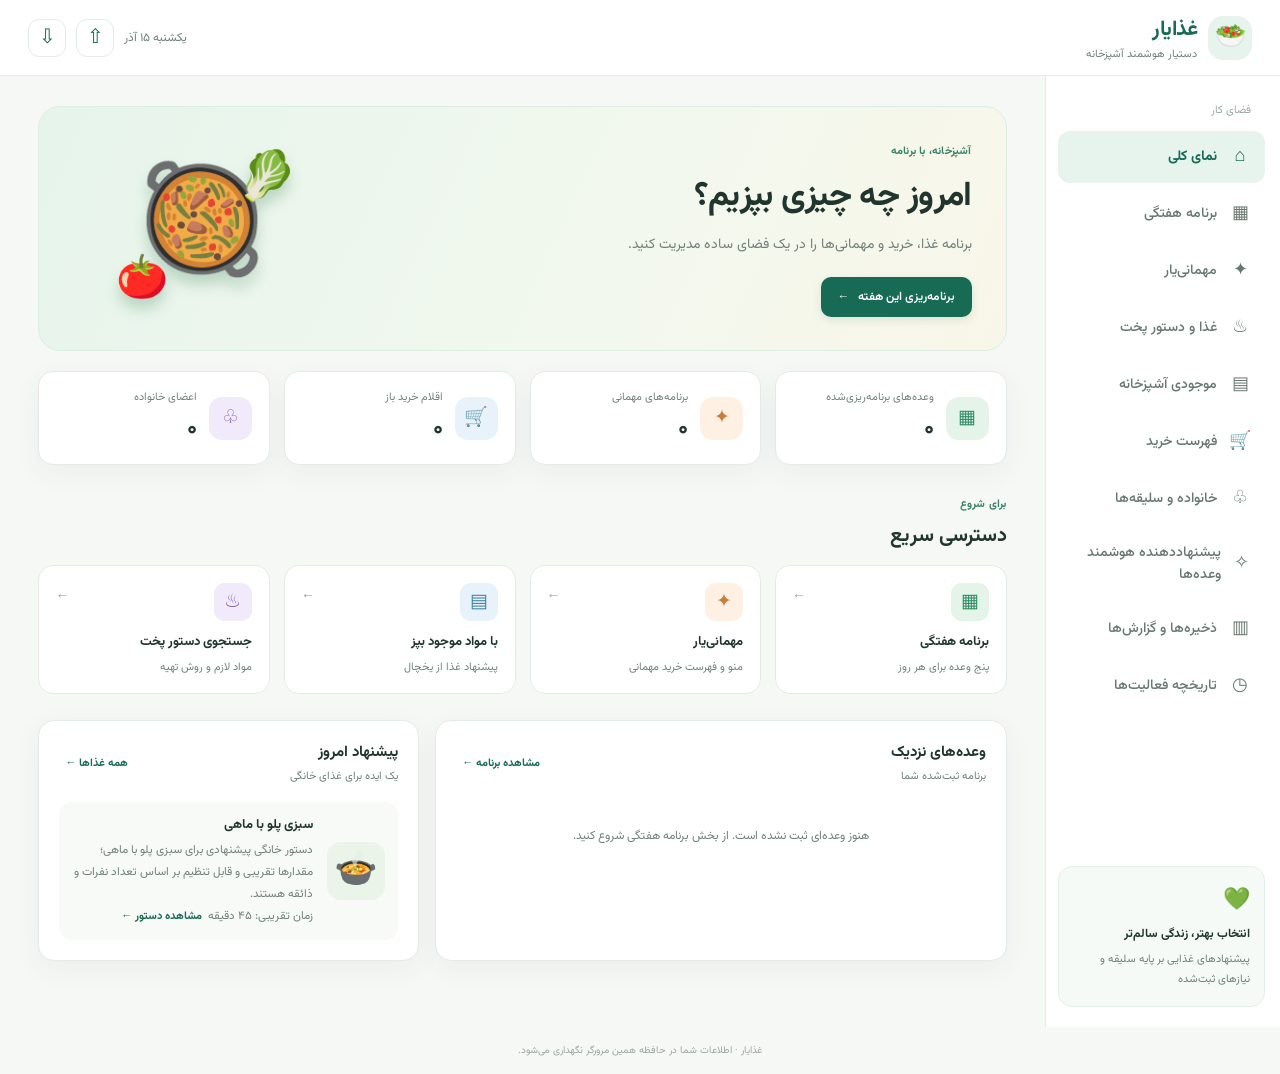
==== index.html @ 23d06cc1 "Add files via upload" ====
<!doctype html>
<html lang="fa" dir="rtl">
<head>
<meta charset="utf-8"><meta name="viewport" content="width=device-width,initial-scale=1">
<meta name="theme-color" content="#176b55"><meta name="description" content="غذایار؛ برنامه‌ریزی غذا، خانواده و مهمانی">
<link rel="manifest" href="manifest.webmanifest"><link rel="stylesheet" href="src/styles.css">
<title>غذایار | دستیار برنامه‌ریزی غذا</title>
</head>
<body>
<header class="topbar"><a class="brand" href="#dashboard" aria-label="غذایار"><span class="brand-icon">🥗</span><span><b>غذایار</b><small>دستیار هوشمند آشپزخانه</small></span></a><div class="top-actions"><span id="todayLabel" class="today-label"></span><button class="icon-btn" id="backupBtn" title="پشتیبان‌گیری">⇧</button><button class="icon-btn" id="restoreBtn" title="بازیابی پشتیبان">⇩</button><input id="restoreFile" type="file" accept="application/json,.json" hidden></div></header>
<div class="app-shell"><aside class="sidebar"><div class="side-label">فضای کار</div><nav id="mainNav">
<button class="nav-item active" data-view="dashboard"><span>⌂</span> نمای کلی</button><button class="nav-item" data-view="weekly"><span>▦</span> برنامه هفتگی</button><button class="nav-item" data-view="party"><span>✦</span> مهمانی‌یار</button><button class="nav-item" data-view="recipes"><span>♨</span> غذا و دستور پخت</button><button class="nav-item" data-view="inventory"><span>▤</span> موجودی آشپزخانه</button><button class="nav-item" data-view="shopping"><span>🛒</span> فهرست خرید</button><button class="nav-item" data-view="family"><span>♧</span> خانواده و سلیقه‌ها</button><button class="nav-item" data-view="smartmenu"><span>✧</span> پیشنهاددهنده هوشمند وعده‌ها</button><button class="nav-item" data-view="reports"><span>▥</span> ذخیره‌ها و گزارش‌ها</button><button class="nav-item" data-view="history"><span>◷</span> تاریخچه فعالیت‌ها</button>
</nav><div class="sidebar-note"><span>💚</span><b>انتخاب بهتر، زندگی سالم‌تر</b><small>پیشنهادهای غذایی بر پایه سلیقه و نیازهای ثبت‌شده</small></div></aside>
<main class="main-content">
<section class="view active" id="dashboard"><div class="hero"><div><span class="eyebrow">آشپزخانه، با برنامه</span><h1>امروز چه چیزی بپزیم؟</h1><p>برنامه غذا، خرید و مهمانی‌ها را در یک فضای ساده مدیریت کنید.</p><button class="primary-btn" data-goto="weekly">برنامه‌ریزی این هفته <span>←</span></button></div><div class="hero-art">🥘<span>🥬</span><i>🍅</i></div></div>
<div class="stats-grid"><article class="stat-card"><span class="stat-icon green">▦</span><div><small>وعده‌های برنامه‌ریزی‌شده</small><strong id="statMeals">۰</strong></div></article><article class="stat-card"><span class="stat-icon orange">✦</span><div><small>برنامه‌های مهمانی</small><strong id="statParties">۰</strong></div></article><article class="stat-card"><span class="stat-icon blue">🛒</span><div><small>اقلام خرید باز</small><strong id="statShopping">۰</strong></div></article><article class="stat-card"><span class="stat-icon purple">♧</span><div><small>اعضای خانواده</small><strong id="statFamily">۰</strong></div></article></div>
<div class="section-heading"><div><span class="eyebrow">برای شروع</span><h2>دسترسی سریع</h2></div></div><div class="quick-grid"><button class="quick-card" data-goto="weekly"><span class="quick-icon mint">▦</span><b>برنامه هفتگی</b><small>پنج وعده برای هر روز</small><span class="quick-arrow">←</span></button><button class="quick-card" data-goto="party"><span class="quick-icon peach">✦</span><b>مهمانی‌یار</b><small>منو و فهرست خرید مهمانی</small><span class="quick-arrow">←</span></button><button class="quick-card" data-goto="inventory"><span class="quick-icon sky">▤</span><b>با مواد موجود بپز</b><small>پیشنهاد غذا از یخچال</small><span class="quick-arrow">←</span></button><button class="quick-card" data-goto="recipes"><span class="quick-icon lavender">♨</span><b>جستجوی دستور پخت</b><small>مواد لازم و روش تهیه</small><span class="quick-arrow">←</span></button></div>
<div class="two-col"><div class="panel"><div class="panel-head"><div><h3>وعده‌های نزدیک</h3><small>برنامه ثبت‌شده شما</small></div><button class="text-btn" data-goto="weekly">مشاهده برنامه ←</button></div><div id="upcomingMeals" class="empty-state">هنوز وعده‌ای ثبت نشده است. از بخش برنامه هفتگی شروع کنید.</div></div><div class="panel"><div class="panel-head"><div><h3>پیشنهاد امروز</h3><small>یک ایده برای غذای خانگی</small></div><button class="text-btn" data-goto="recipes">همه غذاها ←</button></div><div id="dailySuggestion" class="suggestion-box"></div></div></div>
</section>
<section class="view" id="weekly"><div class="page-title"><div><span class="eyebrow">برنامه‌ریزی</span><h1>برنامه غذایی هفتگی</h1><p>برای هر روز، صبحانه، میان‌وعده‌ها، ناهار و شام را انتخاب کنید.</p></div><div class="title-actions"><button class="secondary-btn" id="weekToShoppingBtn">افزودن مواد برنامه به فهرست خرید</button><button class="secondary-btn" id="weekMissingToShoppingBtn">افزودن مواد کسری</button><button class="secondary-btn" id="copyWeekNextBtn">کپی به هفته بعد</button><button class="secondary-btn" id="shareWeekBtn">ارسال برنامه به خانواده</button><button class="secondary-btn danger-btn" id="clearWeekBtn">🗑️ حذف برنامه هفتگی</button><button class="primary-btn" id="saveWeekBtn">ذخیره برنامه</button></div></div><div class="toolbar"><label>هفته از تاریخ (شمسی) <input type="text" id="weekStart" inputmode="numeric" placeholder="۱۴۰۵/۰۸/۰۶"></label><label>پروفایل غذا <select id="weekProfile"><option value="all">همه اعضای خانواده</option></select></label><button class="secondary-btn" id="autoWeekBtn">برنامه‌ریزی این هفته ←</button><span class="hint">برای هر خانه روی «انتخاب غذا» بزنید.</span></div><div id="weekPlanner" class="week-grid"></div></section>
<section class="view" id="party"><div class="page-title"><div><span class="eyebrow">میزبانی بدون آشفتگی</span><h1>مهمانی‌یار</h1><p>جزئیات مهمانی را ثبت کنید، منو بسازید و فهرست خرید بگیرید.</p></div></div><div class="party-layout"><div class="panel form-panel"><h3>مشخصات مهمانی</h3><form id="partyForm" class="form-grid"><label>عنوان مهمانی<input id="partyName" placeholder="مثلاً دورهمی جمعه" required></label><label>تعداد مهمان<input id="guestCount" type="number" min="1" max="1000" value="8" required></label><label>تاریخ مهمانی (شمسی)<input id="partyDate" type="text" inputmode="numeric" placeholder="۱۴۰۵/۰۸/۰۶" required></label><label>وعده مهمانی<select id="partyMeal"><option>صبحانه</option><option>ناهار</option><option>شام</option><option>میان‌وعده</option></select></label><label>نوع مهمانی<select id="partyType"><option>خودمانی</option><option>رسمی</option><option>مراسم جشن</option><option>مراسم عزا</option><option>خانوادگی</option><option>مجلل و مفصل</option></select></label><label>سبک غذا<select id="partyStyle"><option>سنتی</option><option>رسمی</option><option>فست‌فودی</option><option>مجلل</option><option>ساده</option><option>حاضری</option><option>گیاهی</option></select></label><label>بودجه تقریبی (تومان)<input id="partyBudget" type="number" min="0" placeholder="اختیاری"></label><label>یادداشت یا محدودیت غذایی<select id="partyNotes"><option value="">بدون محدودیت خاص</option><option>حساسیت به مغزها</option><option>حساسیت به لبنیات</option><option>حساسیت به تخم‌مرغ</option><option>حساسیت به گلوتن</option><option>گیاه‌خواری</option><option>وگان</option><option>بدون گوشت قرمز</option><option>کم‌نمک / فشار خون</option><option>ملاحظات دیابت</option><option>غذای بدون تندی</option><option>محدودیت غذایی دیگر</option></select></label><div class="full-width form-actions"><button class="primary-btn" type="submit">ایجاد / به‌روزرسانی منو</button><button class="secondary-btn" type="button" id="clearPartyBtn">پاک‌کردن فرم</button></div></form><div class="guest-box"><div class="panel-head"><div><h3>غذاهای پیشنهادی</h3><small>پیشنهاد خودکار بر اساس تعداد، وعده، نوع و محدودیت مهمانی</small></div><button class="secondary-btn" type="button" id="suggestPartyMenuBtn">پیشنهاد منو</button></div><div id="partySuggestedMenu" class="suggestion-list">پس از ثبت مشخصات، منوی پیشنهادی را بسازید.</div><div class="panel-head"><div><h3>فهرست مهمان‌ها</h3><small>نام‌ها و یادداشت‌های مهمانان</small></div></div><form id="guestForm" class="inline-form guest-form"><input id="guestName" placeholder="نام مهمان" required><input id="guestNote" placeholder="یادداشت (اختیاری)"><select id="guestDiet" aria-label="محدودیت غذایی"><option value="">بدون محدودیت ثبت‌شده</option><option value="vegetarian">گیاه‌خوار</option><option value="vegan">وگان</option><option value="diabetes">دیابت / نیاز به کنترل قند</option><option value="low-salt">فشار خون / کم‌نمک</option><option value="dairy">حساسیت به لبنیات</option><option value="nuts">حساسیت به مغزها</option><option value="egg">حساسیت به تخم‌مرغ</option><option value="spicy">حساسیت به ادویه تند</option></select><button class="secondary-btn" type="submit">افزودن</button></form><div id="guestList" class="chip-list"></div><div id="guestDietWarnings" class="party-alerts" aria-live="polite"></div></div></div>
<div class="panel menu-panel"><div class="panel-head"><div><h3>منوی مهمانی</h3><small id="partyMenuSummary">ابتدا مشخصات مهمانی را ثبت کنید.</small></div><button class="secondary-btn" id="savePartyBtn">ذخیره مهمانی</button></div><div class="recipe-filters compact"><input id="partySearch" placeholder="جستجوی غذا..."><select id="partyCategory"><option value="all">همه دسته‌ها</option><option>غذای اصلی</option><option>صبحانه</option><option>سالاد و پیش‌غذا</option><option>دسر</option><option>نوشیدنی</option><option>میان‌وعده</option></select></div><div id="partyRecipeResults" class="mini-recipe-grid"></div><h3 class="subheading">غذاهای انتخاب‌شده</h3><div id="partyMenuList" class="selected-list empty-state">هنوز غذایی به منو اضافه نشده است.</div><div class="menu-actions"><button class="primary-btn" id="partyShoppingBtn">ساخت فهرست خرید</button><button class="secondary-btn" id="printPartyBtn">چاپ منو</button><button class="secondary-btn" id="sharePartyBtn">اشتراک‌گذاری / واتساپ</button><button class="secondary-btn" id="partyPrepPdfBtn">PDF تشریفات و زمان‌بندی</button></div></div></div><div class="party-extra-grid"><section class="panel"><div class="panel-head"><div><h3>پیش‌بینی مواد و هزینه</h3><small>مقدار مواد با تعداد مهمانان مقیاس می‌شود؛ برای برآورد هزینه، قیمت‌ها را در فهرست خرید وارد کنید.</small></div><button type="button" class="secondary-btn" id="refreshPartyEstimate">به‌روزرسانی</button></div><div id="partyEstimate" class="party-estimate"></div><p class="muted small-note">قیمت بازار به‌صورت خودکار دریافت نمی‌شود؛ جمع هزینه فقط از قیمت‌های ثبت‌شده در فهرست خرید محاسبه می‌شود.</p></section><section class="panel"><div class="panel-head"><div><h3>چک‌لیست ظروف و تدارکات</h3><small>تعداد پیشنهادی بر اساس تعداد مهمانان</small></div></div><div id="partyChecklist" class="party-checklist"></div><form id="partyTaskForm" class="inline-form"><input id="partyTaskName" placeholder="کار یا وسیله دیگر..."><input id="partyTaskWhen" placeholder="زمان (مثلاً روز قبل، ۱۸:۰۰)"><button class="secondary-btn" type="submit">افزودن کار</button></form><h4 class="timeline-title">زمان‌بندی آماده‌سازی</h4><div id="partyTimeline" class="party-checklist"></div></section></div><div class="panel"><div class="panel-head"><div><h3>مهمانی‌های ذخیره‌شده</h3><small>برای مرور مهمانی‌های قبلی</small></div></div><div id="savedParties" class="saved-list"></div></div></section>
<section class="view" id="recipes"><div class="page-title"><div><span class="eyebrow">کتابخانه غذاها</span><h1>غذا و دستور پخت</h1><p>غذا را جستجو کنید یا بر اساس سبک و نیاز غذایی فیلتر کنید.</p></div></div><div class="recipe-filters"><input id="recipeSearch" placeholder="نام غذا یا ماده اولیه..."><select id="recipeCategory"><option value="all">همه دسته‌ها</option><option>غذای اصلی</option><option>صبحانه</option><option>سالاد و پیش‌غذا</option><option>دسر</option><option>نوشیدنی</option><option>میان‌وعده</option></select><select id="dietFilter"><option value="all">همه نیازهای غذایی</option><option value="vegetarian">گیاه‌خواری</option><option value="vegan">وگان</option><option value="raw">خام‌خواری</option><option value="diabetes">مناسب‌تر برای دیابت*</option><option value="pressure">کم‌نمک*</option><option value="heart">قلب‌دوست*</option><option value="sport">ورزشکار</option><option value="organic">ارگانیک/خانگی</option></select><select id="timeFilter"><option value="all">هر زمان آماده‌سازی</option><option value="quick">زیر ۳۰ دقیقه</option><option value="medium">۳۰ تا ۶۰ دقیقه</option></select></div><p class="disclaimer">* این برچسب‌ها راهنمای عمومی‌اند، نه توصیه درمانی. ترکیبات و مقدار مصرف باید با نظر متخصص و شرایط فرد تطبیق داده شود.</p><div id="recipeGrid" class="recipe-grid"></div></section>
<section class="view" id="inventory"><div class="page-title"><div><span class="eyebrow">مواد در دسترس · کاهش دورریز</span><h1>موجودی آشپزخانه</h1><p>محل نگهداری، مقدار و تاریخ خرید و انقضا را ثبت کنید تا غذاهای مناسب بر اساس موجودی شما پیشنهاد شوند.</p></div></div><div id="inventoryExpiryAlerts" class="inventory-alerts" aria-live="polite"></div><div class="two-col inventory-layout"><div class="panel"><h3>ثبت ماده غذایی</h3><form id="inventoryForm" class="form-grid inventory-form"><label>نام ماده غذایی<input id="ingredientName" placeholder="مثلاً گوجه‌فرنگی" required></label><label>گروه<select id="ingredientGroup"><option>سبزیجات</option><option>حبوبات</option><option>لبنیات</option><option>پروتئین</option><option>غلات</option><option>میوه</option><option>چاشنی</option><option>سایر</option></select></label><label>محل نگهداری<select id="ingredientLocation"><option>یخچال</option><option>فریزر</option><option selected>کابینت و انباری</option></select></label><label>مقدار / واحد<input id="ingredientQty" placeholder="مثلاً ۵۰۰ گرم"></label><label>تاریخ خرید (اختیاری)<input id="ingredientPurchaseDate" type="text" inputmode="numeric" placeholder="۱۴۰۵/۰۸/۰۶" autocomplete="off"></label><label>تاریخ انقضا (اختیاری)<input id="ingredientExpiryDate" type="text" inputmode="numeric" placeholder="۱۴۰۵/۰۸/۰۶" autocomplete="off"></label><div class="full-width form-actions"><button class="primary-btn" type="submit">افزودن به موجودی</button></div></form><div class="quick-add-wrap inventory-quick-add"><b>افزودن سریع مواد پرمصرف</b><p class="muted">برای ثبت اقلام رایج، فقط یک بار لمس کنید.</p><div id="inventoryQuickAdd" class="quick-add-list"><button type="button" data-inventory-quick="پیاز">🧅 پیاز</button><button type="button" data-inventory-quick="سیب‌زمینی">🥔 سیب‌زمینی</button><button type="button" data-inventory-quick="برنج">🍚 برنج</button><button type="button" data-inventory-quick="روغن">🫒 روغن</button><button type="button" data-inventory-quick="نمک">🧂 نمک</button><button type="button" data-inventory-quick="تخم‌مرغ">🥚 تخم‌مرغ</button><button type="button" data-inventory-quick="شیر">🥛 شیر</button><button type="button" data-inventory-quick="زعفران">🌼 زعفران</button></div></div><div id="inventoryList" class="inventory-list"></div></div><div class="panel"><div class="panel-head"><div><h3>غذاهای قابل تهیه</h3><small>درصد تطابق بر اساس مواد ثبت‌شده در موجودی</small></div></div><button id="suggestFromInventory" class="secondary-btn full-button">پیدا کردن غذاهای پیشنهادی</button><div id="inventorySuggestions" class="suggestion-list empty-state">مواد موجود را ثبت کنید و دکمه بالا را بزنید تا غذاهای قابل تهیه و مواد کسری نمایش داده شوند.</div></div></div></section><section class="view" id="shopping"><div class="page-title"><div><span class="eyebrow">خرید هوشمند</span><h1>فهرست خرید</h1><p>اقلام موردنیاز را ثبت، تیک بزنید یا از برنامه و مهمانی به این فهرست اضافه کنید.</p></div><div class="title-actions"><button class="secondary-btn" id="exportShoppingBtn">خروجی CSV</button><button class="secondary-btn" id="copyShoppingBtn">کپی متن فهرست</button><button class="secondary-btn" id="shareShoppingBtn">ارسال / اشتراک‌گذاری</button><button class="secondary-btn" id="clearCheckedBtn">حذف خریدشده‌ها</button><button class="primary-btn" id="printShoppingBtn">فهرست خرید برای چاپ</button></div></div><div class="panel"><form id="shoppingForm" class="shopping-add"><input id="shoppingItem" placeholder="نام قلم خرید" required><input id="shoppingQty" placeholder="مقدار پیشنهادی / دلخواه"><select id="shoppingCategory"><option value="auto">دسته‌بندی خودکار</option><option value="میوه‌جات و صیفی‌جات">🥦 میوه‌جات و صیفی‌جات</option><option value="پروتئینی و گوشت">🥩 پروتئینی و گوشت</option><option value="خواربار و حبوبات">🌾 خواربار و حبوبات</option><option value="لبنیات و سوپرمارکتی">🥛 لبنیات و سوپرمارکتی</option><option value="ادویه‌جات و معطرات">👑 ادویه‌جات و معطرات</option><option value="نان و شیرینی">نان و شیرینی</option><option value="سایر">سایر</option></select><input id="shoppingPrice" type="number" min="0" step="1000" inputmode="numeric" placeholder="هزینه تقریبی (تومان)"><button class="primary-btn" type="submit">افزودن به فهرست</button></form><div class="quick-add-wrap"><b>افزودن سریع اقلام پرمصرف</b><p class="muted">مقدارهای پیشنهادی تقریبی و بر اساس تعداد اعضای ثبت‌شده خانواده‌اند؛ قبل از خرید قابل ویرایش هستند.</p><div id="quickEssentials" class="quick-add-list"><button type="button" data-quick-item="نان">➕ نان</button><button type="button" data-quick-item="شیر">➕ شیر</button><button type="button" data-quick-item="تخم‌مرغ">➕ تخم‌مرغ</button><button type="button" data-quick-item="پیاز">➕ پیاز</button><button type="button" data-quick-item="سیب‌زمینی">➕ سیب‌زمینی</button><button type="button" data-quick-item="رب گوجه‌فرنگی">➕ رب گوجه</button><button type="button" data-quick-item="زعفران زر گل سپهران">➕ زعفران</button></div></div><div class="shopping-filters"><label>دسته‌بندی<select id="shoppingCategoryFilter"><option value="all">همه دسته‌ها</option><option value="میوه‌جات و صیفی‌جات">میوه‌جات و صیفی‌جات</option><option value="پروتئینی و گوشت">پروتئینی و گوشت</option><option value="خواربار و حبوبات">خواربار و حبوبات</option><option value="لبنیات و سوپرمارکتی">لبنیات و سوپرمارکتی</option><option value="ادویه‌جات و معطرات">ادویه‌جات و معطرات</option><option value="نان و شیرینی">نان و شیرینی</option><option value="سایر">سایر</option></select></label><label>منبع افزودن<select id="shoppingSourceFilter"><option value="all">همه منابع</option><option value="weekly">برنامه هفتگی</option><option value="party">مهمانی‌یار</option><option value="manual">دستی</option><option value="recipe">دستور پخت</option><option value="quick">افزودن سریع</option></select></label></div><div class="shopping-progress"><span id="shoppingProgressText">۰ از ۰ قلم خریداری شده</span><div class="progress-track"><div id="shoppingProgressBar"></div></div></div><div class="shopping-cost-summary">مجموع هزینه تقریبی: <strong id="shoppingTotalCost">۰ تومان</strong><small>هزینه هر قلم را می‌توانید در خود فهرست وارد یا اصلاح کنید.</small></div><div id="shoppingList" class="shopping-list empty-state">فهرست خرید شما خالی است.</div></div></section>
<section class="view" id="family"><div class="page-title"><div><span class="eyebrow">پیشنهاد متناسب با اعضا</span><h1>خانواده و سلیقه‌ها</h1><p>اعضای خانواده، سن، جنسیت، نیازهای غذایی و غذاهای موردعلاقه را ثبت کنید.</p></div><button class="primary-btn" data-goto="smartmenu">✧ پیشنهاددهنده هوشمند وعده‌ها</button></div><div class="two-col"><div class="panel"><h3>افزودن عضو خانواده</h3><form id="familyForm" class="form-grid"><label>نام عضو<input id="memberName" required placeholder="نام"></label><label>سن (سال)<input id="memberAge" type="number" min="0" max="120" required></label><label>جنسیت<select id="memberGender"><option>ترجیح می‌دهم نگویم</option><option>خانم</option><option>آقا</option><option>دیگر</option></select></label><label>وضعیت سلامت<select id="memberHealth"><option>عادی</option><option>دیابت</option><option>فشار خون بالا</option><option>بیماری قلبی</option><option>سالمند</option><option>نیازمند رژیم خاص</option></select></label><label>الگوی غذایی<select id="memberDiet"><option value="all">همه‌چیزخوار</option><option value="vegetarian">گیاه‌خوار</option><option value="vegan">وگان</option><option value="raw">خام‌خوار</option><option value="low-salt">کم‌نمک</option></select></label><label>سطح فعالیت<select id="memberActivity"><option>معمولی</option><option>کم‌تحرک</option><option>ورزشکار</option></select></label><label>هدف تغذیه‌ای / رژیمی<select id="memberGoal"><option value="maintain">تثبیت وزن و حفظ سلامت عمومی</option><option value="gain">افزایش وزن / عضله‌سازی</option><option value="loss">کاهش وزن / چربی‌سوزی</option><option value="glucose">کنترل قند خون / انسولین</option><option value="plant">الگوی گیاهی متنوع</option></select></label><label>طبع و مزاج‌شناسی<select id="memberTemperament"><option value="unspecified">مشخص نشده</option><option>گرم و خشک (صفراوی)</option><option>گرم و تر (دموی)</option><option>سرد و تر (بلغمی)</option><option>سرد و خشک (سوداوی)</option></select></label><label class="full-width">ترجیح بافت و سبک غذا<select id="memberTexture"><option value="any">همه سبک‌ها</option><option>برنجی و نانی سنتی (خورشت‌ها، پلوها، کباب‌ها)</option><option>سوپ‌ها، آش‌ها و غذاهای آبکی/پوتی</option><option>فست‌فودهای خانگی و سالم</option><option>غذاهای سبک، سالادها و پیش‌غذاهای سرد</option><option>خوراک‌های بخارپز و کم‌روغن</option></select></label><label class="full-width">وعده محبوب روزانه<select id="memberFavoriteMeal"><option value="any">بدون ترجیح مشخص</option><option>صبحانه مفصل</option><option>ناهار گرم</option><option>شام سبک</option><option>میان‌وعده و مقوی‌جات عصرانه</option></select></label><label class="full-width">غذاهای موردعلاقه<input id="memberLikes" placeholder="مثلاً عدس‌پلو، سوپ، سالاد (با ویرگول جدا کنید)"></label><label class="full-width">حساسیت یا غذاهای نامطلوب<input id="memberAvoid" placeholder="مثلاً بادام‌زمینی، قارچ"></label><div class="full-width"><button class="primary-btn" type="submit">ذخیره عضو خانواده</button></div></form></div><div class="panel"><div class="panel-head"><div><h3>اعضای ثبت‌شده</h3><small>اطلاعات فقط روی همین دستگاه ذخیره می‌شود.</small></div></div><div id="familyList" class="family-list empty-state">هنوز عضوی ثبت نشده است.</div></div></div><div class="panel health-note"><b>یادآوری سلامت</b><p>پیشنهادها عمومی‌اند و جایگزین نظر پزشک یا متخصص تغذیه نیستند. برای کودکان، سالمندان و افراد مبتلا به دیابت، فشار خون یا بیماری قلبی، محدودیت‌ها و مقدار غذا باید با شرایط فردی و توصیه درمانگر هماهنگ شود. «طبع» در این برنامه یک ترجیح سنتی است و معیار پزشکی اثبات‌شده محسوب نمی‌شود.</p></div></section>
<section class="view" id="smartmenu"><div class="page-title"><div><span class="eyebrow">Smart Menu Recommendations</span><h1>پیشنهاددهنده هوشمند وعده‌ها</h1><p>پیشنهادهای اولیه بر پایه سن، هدف، سلیقه، سبک غذا و وضعیت ثبت‌شده اعضای خانواده.</p></div></div><div class="panel"><div class="form-grid"><label>عضو خانواده<select id="smartMember"><option value="all">همه اعضای خانواده</option></select></label><label>نوع پیشنهاد<select id="smartAudience"><option value="personal">متناسب با عضو انتخاب‌شده</option><option value="child">کودکان و دانش‌آموزان</option><option value="elderly">سالمندان</option><option value="health">غذاهای سبک و کم‌نمک</option><option value="sport">ورزشکاران و پروتئین بیشتر</option></select></label><div class="full-width"><button id="generateSmartMenu" class="primary-btn">ساخت پیشنهادها</button></div></div></div><div id="smartMenuResults" class="panel suggestion-list"><p class="muted">یک عضو خانواده انتخاب کنید یا نوع پیشنهاد را تغییر دهید.</p></div><div id="smartMenuNotes" class="panel health-note"><b>نکته ایمنی</b><p>این پیشنهاددهنده تشخیص یا درمان ارائه نمی‌کند. برای رژیم درمانی، حساسیت غذایی یا بیماری زمینه‌ای، دستور پزشک/متخصص تغذیه را مقدم بدانید.</p></div></section>
<section class="view" id="reports"><div class="page-title"><div><span class="eyebrow">آرشیو شخصی</span><h1>ذخیره‌ها و گزارش‌ها</h1><p>برنامه‌ها، مهمانی‌ها و فهرست‌های قبلی را بر اساس تاریخ مرور کنید.</p></div><div class="title-actions"><button class="secondary-btn" id="refreshReportsBtn">به‌روزرسانی گزارش</button><button class="secondary-btn" id="exportAllBtn">خروجی اطلاعات CSV</button></div></div><div class="toolbar"><label>از تاریخ شمسی <input id="reportFrom" type="text" inputmode="numeric" placeholder="۱۴۰۵/۰۸/۰۶" aria-label="از تاریخ شمسی"></label><label>تا تاریخ شمسی <input id="reportTo" type="text" inputmode="numeric" placeholder="۱۴۰۵/۰۸/۳۰" aria-label="تا تاریخ شمسی"></label><label>نوع گزارش<select id="reportType"><option value="all">همه موارد</option><option value="party">مهمانی‌ها</option><option value="week">برنامه‌های هفتگی</option><option value="shopping">فهرست خرید</option></select></label><button class="primary-btn" id="applyReportFilter">اعمال فیلتر</button></div><div class="stats-grid report-stats"><article class="stat-card"><span class="stat-icon orange">✦</span><div><small>مهمانی‌های ذخیره‌شده</small><strong id="reportPartyCount">۰</strong></div></article><article class="stat-card"><span class="stat-icon green">▦</span><div><small>برنامه‌های هفتگی</small><strong id="reportWeekCount">۰</strong></div></article><article class="stat-card"><span class="stat-icon blue">🛒</span><div><small>اقلام فهرست خرید</small><strong id="reportShoppingCount">۰</strong></div></article></div><div id="reportResults" class="report-results"></div></section>
<section class="view" id="history"><div class="page-title"><div><span class="eyebrow">آرشیو فعالیت‌ها</span><h1>تاریخچه فعالیت‌ها</h1><p>برنامه‌های هفتگی ذخیره‌شده، سوابق مهمانی‌ها و خلاصه تغذیه خانواده را مرور کنید.</p></div><button class="secondary-btn" id="refreshHistoryBtn">به‌روزرسانی تاریخچه</button></div>
<div class="panel history-panel"><div class="panel-head"><div><h2>📦 آرشیو برنامه‌های هفتگی</h2><small>تاریخ شمسی، تعداد وعده‌ها، مشاهده جزئیات، بازیابی، ویرایش یا حذف</small></div><span class="history-count" id="historyWeekCount">۰ برنامه</span></div><div id="historyWeekArchive" class="history-list"></div></div>
<div class="panel history-panel"><div class="panel-head"><div><h2>🎉 آرشیو تاریخچه مهمانی‌ها</h2><small>جستجو بر اساس عنوان یا تاریخ و فیلتر نوع مهمانی</small></div><span class="history-count" id="historyPartyCount">۰ مهمانی</span></div><div class="toolbar history-filters"><label>جستجوی عنوان یا تاریخ شمسی<input id="historyPartySearch" placeholder="مثلاً ۱۰/۱۰/۱۴۰۴ یا تولد"></label><label>نوع مهمانی<select id="historyPartyType"><option value="all">همه انواع</option><option>خودمانی</option><option>رسمی</option><option>مراسم جشن</option><option>مراسم عزا</option><option>خانوادگی</option><option>مجلل و مفصل</option></select></label></div><div id="historyPartyArchive" class="history-list"></div></div>
<div class="panel history-panel"><div class="panel-head"><div><h2>📊 خلاصه تغذیه ماهانه</h2><small id="nutritionPeriodLabel">بر اساس برنامه‌ها و مهمانی‌های ثبت‌شده در ماه گذشته</small></div><button class="secondary-btn" id="refreshNutritionBtn">محاسبه مجدد</button></div><div id="monthlyNutritionSummary" class="nutrition-summary"></div><p class="muted small-note">این آمار فقط از اطلاعات ثبت‌شده در برنامه و رسپی‌ها محاسبه می‌شود؛ نشانگر «سالم» یا «ارگانیک» فقط در صورت وجود برچسب یا نشانه روشن در داده‌ها شمارش می‌شود و تأیید آزمایشگاهی نیست.</p></div></section>
</main></div><div id="toast" class="toast" role="status" aria-live="polite"></div><dialog id="recipeDialog" class="recipe-dialog"><button class="dialog-close" id="closeRecipeDialog" aria-label="بستن">×</button><div id="recipeDialogContent"></div></dialog><footer>غذایار · اطلاعات شما در حافظه همین مرورگر نگهداری می‌شود.</footer><script src="src/app.js"></script>
</body></html>
---- src/styles.css ----
@import url('https://fonts.googleapis.com/css2?family=Vazirmatn:wght@400;500;600;700;800&display=swap');
:root{--green:#176b55;--green-dark:#105441;--green-soft:#e6f4ed;--ink:#20352e;--muted:#718079;--line:#e4ebe6;--bg:#f6f8f6;--white:#fff;--orange:#c67a32;--shadow:0 8px 28px rgba(32,67,51,.055)}.complementary-note{border:1px solid #e8d7a8;background:#fff9e9;border-radius:11px;padding:13px;margin-top:12px;color:#705a2e}.complementary-note p{font-size:11px;line-height:2;margin:7px 0 0}.suggestion-list>h3{margin:0 0 8px}.suggestion-list>.muted{font-size:11px;line-height:1.9}
*{box-sizing:border-box}body{margin:0;background:var(--bg);color:var(--ink);font-family:Vazirmatn,Tahoma,sans-serif;font-size:14px}button,input,select,textarea{font:inherit}button{cursor:pointer}button:focus-visible,input:focus-visible,select:focus-visible{outline:3px solid #a7d8bf;outline-offset:2px}.topbar{height:76px;background:#fff;border-bottom:1px solid var(--line);display:flex;align-items:center;justify-content:space-between;padding:0 28px;position:sticky;top:0;z-index:10}.brand{display:flex;align-items:center;gap:11px;color:inherit;text-decoration:none}.brand-icon{display:grid;place-items:center;width:44px;height:44px;border-radius:15px;background:var(--green-soft);font-size:25px}.brand b{display:block;font-size:21px;color:var(--green);letter-spacing:-.5px}.brand small{display:block;color:var(--muted);font-size:11px}.top-actions{display:flex;align-items:center;gap:10px}.today-label{color:var(--muted);font-size:12px}.icon-btn{border:1px solid var(--line);background:#fff;border-radius:11px;width:38px;height:38px;color:var(--green);font-size:20px}.app-shell{display:grid;grid-template-columns:235px minmax(0,1fr);max-width:1600px;margin:auto;min-height:calc(100vh - 120px)}.sidebar{padding:26px 15px 20px 12px;border-left:1px solid var(--line);background:#fff;display:flex;flex-direction:column}.side-label{font-size:11px;color:#9aa69f;padding:0 14px 12px}.sidebar nav{display:grid;gap:5px}.nav-item{display:flex;align-items:center;gap:12px;border:0;background:transparent;color:#68776f;text-align:right;padding:12px 14px;border-radius:12px;font-weight:500;transition:.15s}.nav-item span{width:22px;text-align:center;font-size:18px}.nav-item:hover{background:#f4f8f5;color:var(--green)}.nav-item.active{background:var(--green-soft);color:var(--green);font-weight:700}.sidebar-note{margin-top:auto;padding:16px 14px;background:#f5faf6;border:1px solid #e5f0e8;border-radius:14px;display:grid;gap:7px}.sidebar-note>span{font-size:22px}.sidebar-note b{font-size:12px}.sidebar-note small{color:var(--muted);font-size:11px;line-height:1.8}.main-content{padding:30px clamp(16px,3vw,42px);min-width:0}.view{display:none;animation:fade .2s ease}.view.active{display:block}@keyframes fade{from{opacity:.5;transform:translateY(3px)}to{opacity:1;transform:none}}.hero{min-height:245px;background:linear-gradient(115deg,#e6f4eb,#f2f8ee 60%,#f9f6e9);border:1px solid #dceee1;border-radius:22px;padding:30px 34px;display:flex;justify-content:space-between;align-items:center;overflow:hidden;position:relative}.eyebrow{font-size:11px;font-weight:700;color:#398469;letter-spacing:.2px}.hero h1{font-size:clamp(25px,3vw,34px);margin:8px 0 9px;letter-spacing:-.7px}.hero p,.page-title p{color:var(--muted);margin:0 0 19px;line-height:1.9}.hero-art{font-size:105px;position:relative;margin-left:7%;filter:drop-shadow(0 10px 7px #bad5c2)}.hero-art span{font-size:48px;position:absolute;top:-4px;right:-30px}.hero-art i{font-style:normal;font-size:42px;position:absolute;bottom:-3px;left:-20px}.primary-btn,.secondary-btn{border-radius:10px;padding:10px 16px;border:1px solid transparent;font-weight:600;font-size:12px;display:inline-flex;gap:8px;align-items:center;justify-content:center;white-space:nowrap}.primary-btn{background:var(--green);color:#fff;box-shadow:0 3px 8px #176b5522}.primary-btn:hover{background:var(--green-dark)}.secondary-btn{background:#fff;border-color:#dce7df;color:var(--green)}.secondary-btn:hover{background:#f3f8f4}.text-btn{border:0;background:transparent;color:var(--green);font-size:11px;font-weight:700}.stats-grid{display:grid;grid-template-columns:repeat(4,minmax(0,1fr));gap:14px;margin:20px 0 28px}.stat-card{background:#fff;border:1px solid var(--line);border-radius:15px;padding:17px;display:flex;align-items:center;gap:12px;box-shadow:var(--shadow)}.stat-icon{width:43px;height:43px;border-radius:13px;display:grid;place-items:center;font-size:19px;flex-shrink:0}.green,.mint{background:#e4f4e9;color:#2b8a62}.orange,.peach{background:#fff0e4;color:#c87d3a}.blue,.sky{background:#e7f2fa;color:#3b82a3}.purple,.lavender{background:#f0eafa;color:#8662af}.stat-card small{display:block;font-size:11px;color:var(--muted);margin-bottom:5px}.stat-card strong{font-size:23px}.section-heading{display:flex;align-items:end;justify-content:space-between;margin:0 0 13px}.section-heading h2{font-size:20px;margin:5px 0 0}.quick-grid{display:grid;grid-template-columns:repeat(4,minmax(0,1fr));gap:14px;margin-bottom:26px}.quick-card{position:relative;text-align:right;background:#fff;border:1px solid var(--line);border-radius:15px;padding:17px;display:grid;gap:7px;color:var(--ink);transition:.18s}.quick-card:hover{transform:translateY(-2px);box-shadow:var(--shadow);border-color:#c6e2d1}.quick-icon{width:38px;height:38px;display:grid;place-items:center;border-radius:11px;font-size:19px;margin-bottom:4px}.quick-card b{font-size:13px}.quick-card small{font-size:11px;color:var(--muted)}.quick-arrow{position:absolute;left:16px;top:20px;color:#8aa596}.two-col{display:grid;grid-template-columns:1.2fr .8fr;gap:16px;margin-bottom:18px}.panel{background:#fff;border:1px solid var(--line);border-radius:16px;padding:20px;min-width:0;margin-bottom:18px;box-shadow:var(--shadow)}.panel h3{font-size:15px;margin:0}.panel-head{display:flex;align-items:center;justify-content:space-between;gap:12px;margin-bottom:17px}.panel-head small{display:block;color:var(--muted);font-size:11px;margin-top:4px}.empty-state{padding:22px 12px;text-align:center;color:var(--muted);font-size:12px;line-height:2}.suggestion-box{display:flex;align-items:center;gap:14px;padding:13px;background:#f7faf7;border-radius:13px}.food-emoji{font-size:35px;display:grid;place-items:center;width:58px;height:58px;border-radius:14px;background:#eaf4e8;flex-shrink:0}.suggestion-box b{display:block;font-size:13px;margin-bottom:4px}.suggestion-box small{color:var(--muted);line-height:1.7}.page-title{display:flex;justify-content:space-between;align-items:center;gap:16px;margin-bottom:24px}.page-title h1{font-size:27px;margin:6px 0 7px;letter-spacing:-.4px}.page-title p{font-size:12px;margin:0}.title-actions{display:flex;gap:8px;flex-wrap:wrap}.toolbar{display:flex;align-items:end;gap:12px;flex-wrap:wrap;background:#fff;padding:14px 16px;border:1px solid var(--line);border-radius:14px;margin-bottom:17px}.toolbar label,.form-grid label{display:grid;gap:7px;color:#65756c;font-size:11px;min-width:140px}.toolbar input,.toolbar select,.form-grid input,.form-grid select,.inline-form input,.inline-form select,.shopping-add input,.shopping-add select,.recipe-filters input,.recipe-filters select{width:100%;min-width:0;background:#fff;border:1px solid #dfe8e2;border-radius:9px;padding:10px 11px;color:var(--ink);outline:none}.toolbar input:focus,.toolbar select:focus,.form-grid input:focus,.form-grid select:focus,.inline-form input:focus,.shopping-add input:focus,.recipe-filters input:focus,.recipe-filters select:focus{border-color:#7fbaa0}.hint{font-size:11px;color:var(--muted);margin-right:auto}.week-grid{display:grid;grid-template-columns:repeat(2,minmax(0,1fr));gap:13px}.day-card{background:#fff;border:1px solid var(--line);border-radius:14px;overflow:hidden}.day-head{background:#f3f8f4;padding:12px 15px;display:flex;align-items:center;justify-content:space-between;font-weight:700;color:var(--green)}.day-head small{font-weight:400;color:var(--muted);font-size:10px}.meal-row{display:grid;grid-template-columns:84px minmax(0,1fr);align-items:center;gap:9px;padding:10px 13px;border-top:1px solid #eff3f0}.meal-row label{font-size:11px;color:var(--muted)}.meal-pick{width:100%;text-align:right;background:#fff;border:1px dashed #d6e4da;border-radius:8px;padding:9px 10px;color:#809087;font-size:11px}.meal-pick.filled{border-style:solid;border-color:#d3e9db;background:#f4faf5;color:var(--green);font-weight:600}.party-layout{display:grid;grid-template-columns:minmax(0,1fr) minmax(0,1.05fr);gap:17px;align-items:start}.form-panel h3{margin-bottom:18px}.form-grid{display:grid;grid-template-columns:repeat(2,minmax(0,1fr));gap:13px}.form-grid .full-width{grid-column:1/-1}.form-actions{display:flex;gap:8px}.guest-box{margin-top:23px;padding-top:18px;border-top:1px solid var(--line)}.inline-form{display:flex;gap:8px;align-items:center;flex-wrap:wrap}.inline-form input{flex:1 1 100px}.chip-list{display:flex;flex-wrap:wrap;gap:8px;margin-top:12px}.guest-chip{display:flex;align-items:center;gap:8px;border-radius:9px;padding:7px 9px;background:#f3f7f4;font-size:11px}.guest-chip button{border:0;background:transparent;color:#a35a4e}.recipe-filters{display:grid;grid-template-columns:minmax(180px,1fr) repeat(3,minmax(130px,.5fr));gap:10px;margin-bottom:15px}.recipe-filters.compact{grid-template-columns:1fr 1fr}.mini-recipe-grid{display:grid;grid-template-columns:repeat(2,minmax(0,1fr));gap:9px;max-height:340px;overflow:auto}.mini-recipe{border:1px solid var(--line);border-radius:11px;padding:11px;display:flex;align-items:center;gap:9px}.mini-recipe .food-emoji{width:38px;height:38px;font-size:24px}.mini-recipe b{font-size:11px;display:block}.mini-recipe small{color:var(--muted);font-size:10px}.mini-recipe button{margin-right:auto;border:0;background:var(--green-soft);color:var(--green);border-radius:7px;padding:5px 9px}.subheading{font-size:13px;margin:20px 0 10px}.selected-item{display:flex;justify-content:space-between;gap:10px;align-items:center;padding:9px 0;border-bottom:1px solid #eff2ef;font-size:12px}.selected-item button{border:0;background:#fff0ed;color:#a95145;border-radius:7px;padding:5px 8px}.menu-actions{display:flex;gap:8px;flex-wrap:wrap;margin-top:14px}.saved-list{display:grid;gap:8px}.saved-row{display:flex;justify-content:space-between;gap:12px;align-items:center;padding:12px;border:1px solid var(--line);border-radius:11px}.saved-row b{display:block;font-size:12px}.saved-row small{color:var(--muted);font-size:10px}.saved-row button{border:1px solid var(--line);background:#fff;border-radius:8px;padding:7px 9px;color:var(--green);font-size:11px}.recipe-grid{display:grid;grid-template-columns:repeat(3,minmax(0,1fr));gap:14px}.recipe-card{background:#fff;border:1px solid var(--line);border-radius:15px;overflow:hidden;transition:.18s}.recipe-card:hover{transform:translateY(-2px);box-shadow:var(--shadow)}.recipe-card-top{background:linear-gradient(130deg,#edf7ee,#f7f7ed);height:98px;display:grid;place-items:center;font-size:48px;position:relative}.recipe-card-top .badge{position:absolute;top:10px;right:10px;background:#fff;border-radius:20px;padding:4px 8px;font-size:9px;color:var(--green)}.recipe-card-body{padding:14px}.recipe-card h3{font-size:13px;margin:0 0 7px}.recipe-card p{color:var(--muted);font-size:10px;line-height:1.8;margin:0 0 10px}.recipe-meta{display:flex;gap:10px;flex-wrap:wrap;color:#77877d;font-size:10px;margin-bottom:12px}.card-actions{display:flex;gap:7px}.card-actions button{flex:1;border:1px solid #deebe1;background:#f8fbf8;color:var(--green);border-radius:8px;padding:7px;font-size:10px}.card-actions button:first-child{background:var(--green);color:#fff}.disclaimer{font-size:11px;line-height:1.9;color:#8c6c42;background:#fff8e8;padding:10px 13px;border-radius:10px;margin:0 0 15px}.inventory-list{display:flex;flex-wrap:wrap;gap:8px;margin-top:15px}.inventory-chip{display:flex;gap:8px;align-items:center;background:#f0f7f2;border:1px solid #e0eee4;border-radius:9px;padding:7px 9px;font-size:11px}.inventory-chip small{color:var(--muted)}.inventory-chip button{border:0;background:transparent;color:#a34e42}.full-button{width:100%;margin-top:16px}.suggestion-list{display:grid;gap:9px}.suggestion-row{display:flex;align-items:center;gap:10px;padding:10px;border:1px solid var(--line);border-radius:10px}.suggestion-row .food-emoji{width:43px;height:43px;font-size:25px}.suggestion-row b{font-size:12px;display:block}.suggestion-row small{color:var(--muted);font-size:10px}.suggestion-row button{margin-right:auto;border:0;background:var(--green-soft);color:var(--green);border-radius:7px;padding:6px 9px;font-size:10px}.shopping-add{display:grid;grid-template-columns:1fr .8fr 1fr .8fr auto;gap:9px}.shopping-progress{margin:20px 0 10px;display:flex;gap:14px;align-items:center;font-size:11px;color:var(--muted)}.progress-track{height:6px;background:#edf2ee;border-radius:10px;flex:1;overflow:hidden}.progress-track div{height:100%;background:var(--green);width:0;transition:.2s}.shopping-list{display:grid;gap:8px}.shopping-row{display:flex;align-items:center;gap:11px;border:1px solid var(--line);padding:12px;border-radius:11px}.shopping-group{border:1px solid var(--line);border-radius:13px;padding:12px;margin-bottom:12px;background:#fff}.shopping-group h3{margin:0 0 10px;color:var(--green);font-size:13px}.shopping-item-main{display:grid;gap:4px;flex:1;min-width:100px}.shopping-item-main>small{color:var(--muted);font-size:10px}.source-tag{justify-self:start;border-radius:6px;padding:3px 7px;font-size:9px;background:#f1f5f2;color:#607167}.source-weekly{background:#eaf4ff;color:#2f6391}.source-party{background:#fff0e4;color:#945b27}.source-manual{background:#f2edff;color:#6c50a0}.source-quick{background:#eaf7ec;color:#26734d}.source-recipe{background:#fff7df;color:#886b20}.shopping-price-field{display:grid;gap:4px;min-width:112px;font-size:9px;color:var(--muted)}.shopping-price-field input{width:112px;max-width:100%;border:1px solid #dfe8e2;border-radius:7px;padding:7px;font-size:10px}.quick-add-wrap{margin-top:18px;padding:14px;background:#f7faf7;border:1px solid #e2ece4;border-radius:12px}.quick-add-wrap>b{color:var(--green);font-size:12px}.quick-add-wrap p{margin:5px 0 10px;font-size:10px}.quick-add-list{display:flex;flex-wrap:wrap;gap:7px}.quick-add-list button{border:1px solid #d9e8dc;background:#fff;color:var(--green);padding:7px 10px;border-radius:8px;font-size:11px}.shopping-filters{display:flex;gap:12px;flex-wrap:wrap;margin-top:16px}.shopping-filters label{display:flex;align-items:center;gap:8px;color:var(--muted);font-size:11px}.shopping-filters select{border:1px solid #dfe8e2;border-radius:8px;background:#fff;padding:8px;color:var(--ink)}.shopping-cost-summary{display:flex;align-items:center;gap:10px;flex-wrap:wrap;margin:13px 0;padding:12px;background:#edf7ef;border-radius:10px;color:var(--green)}.shopping-cost-summary strong{font-size:16px}.shopping-cost-summary small{font-size:10px;color:var(--muted)}.shopping-row input{accent-color:var(--green);width:17px;height:17px}.shopping-row .item-name{font-weight:600;font-size:12px;flex:1}.shopping-row .item-name.done{text-decoration:line-through;color:#a0aaa3}.shopping-row small{color:var(--muted);font-size:10px}.shopping-row button{border:0;background:#fff0ed;color:#a95145;border-radius:7px;padding:6px 8px}.family-list{display:grid;gap:10px}.family-card{border:1px solid var(--line);border-radius:12px;padding:13px}.family-card-head{display:flex;align-items:center;justify-content:space-between;gap:8px}.family-card-head b{font-size:13px}.family-card-head button{border:0;background:#fff0ed;color:#a95145;border-radius:7px;padding:5px 8px}.family-card p{font-size:11px;color:var(--muted);line-height:1.9;margin:8px 0 0}.health-note{background:#fff9ed;border-color:#f2e6c9}.health-note p{font-size:11px;line-height:2;color:#826b43;margin:8px 0 0}.report-results{display:grid;gap:10px}.report-card{background:#fff;border:1px solid var(--line);border-radius:13px;padding:15px}.report-card h3{font-size:13px;margin:0 0 8px}.report-card p{color:var(--muted);font-size:11px;line-height:1.9;margin:4px 0}.report-card .report-actions{display:flex;gap:7px;margin-top:10px}.report-card button{border:1px solid var(--line);background:#fff;border-radius:7px;padding:6px 9px;color:var(--green);font-size:10px}.toast{position:fixed;bottom:24px;left:24px;max-width:min(400px,calc(100% - 48px));background:#203a30;color:white;border-radius:11px;padding:12px 17px;box-shadow:0 10px 30px #0002;z-index:50;opacity:0;transform:translateY(10px);pointer-events:none;transition:.2s}.toast.show{opacity:1;transform:none}.recipe-dialog{border:0;border-radius:18px;padding:27px;width:min(620px,calc(100% - 24px));max-height:85vh;overflow:auto;box-shadow:0 20px 70px #17382a44}.recipe-dialog::backdrop{background:#10251ccc}.dialog-close{float:left;border:0;background:#f2f6f3;color:var(--ink);font-size:23px;border-radius:8px;width:34px;height:34px}.recipe-dialog h2{margin:5px 0 10px}.recipe-dialog h3{font-size:14px;margin:18px 0 8px}.recipe-dialog p,.recipe-dialog li{font-size:12px;line-height:2;color:#53645a}.recipe-dialog ul,.recipe-dialog ol{padding-right:22px}.today-label{white-space:nowrap}footer{text-align:center;color:#9ba79f;font-size:10px;padding:16px}.report-stats{grid-template-columns:repeat(3,minmax(0,1fr))}
@media(max-width:1100px){.app-shell{grid-template-columns:205px minmax(0,1fr)}.quick-grid{grid-template-columns:repeat(2,minmax(0,1fr))}.stats-grid{grid-template-columns:repeat(2,minmax(0,1fr))}.recipe-grid{grid-template-columns:repeat(2,minmax(0,1fr))}.party-layout{grid-template-columns:1fr}.two-col{grid-template-columns:1fr}.hero-art{margin-left:4%}}
@media(max-width:700px){.topbar{height:64px;padding:0 13px}.today-label{display:none}.brand b{font-size:18px}.app-shell{display:block}.sidebar{position:sticky;top:64px;z-index:8;padding:8px;background:#fff;border:0;border-bottom:1px solid var(--line);overflow:auto}.side-label,.sidebar-note{display:none}.sidebar nav{display:flex;gap:5px;width:max-content}.nav-item{padding:9px 11px;font-size:11px;white-space:nowrap;gap:6px}.nav-item span{font-size:15px;width:auto}.main-content{padding:18px 12px}.hero{min-height:215px;padding:23px 20px}.hero-art{font-size:70px;margin-left:0;opacity:.85}.hero-art span{font-size:32px;right:-18px}.hero-art i{font-size:28px}.hero p{font-size:11px;max-width:260px}.stats-grid{gap:9px;margin:13px 0 22px}.stat-card{padding:12px;gap:9px}.stat-icon{width:35px;height:35px;font-size:16px}.stat-card small{font-size:10px}.stat-card strong{font-size:19px}.quick-grid{gap:9px}.quick-card{padding:13px}.quick-card small{line-height:1.7}.page-title{align-items:flex-start;flex-direction:column;margin-bottom:17px}.page-title h1{font-size:23px}.title-actions{width:100%}.title-actions button{flex:1}.toolbar{align-items:stretch}.toolbar label{flex:1 1 140px}.week-grid{grid-template-columns:1fr}.form-grid{grid-template-columns:1fr}.form-grid .full-width{grid-column:auto}.recipe-filters,.recipe-filters.compact{grid-template-columns:1fr 1fr}.recipe-filters input{grid-column:1/-1}.recipe-grid{grid-template-columns:repeat(2,minmax(0,1fr));gap:9px}.recipe-card-top{height:78px;font-size:38px}.recipe-card-body{padding:10px}.recipe-card h3{font-size:12px}.card-actions{flex-direction:column}.shopping-add{grid-template-columns:1fr 1fr}.shopping-add input:first-child{grid-column:1/-1}.shopping-add button{grid-column:1/-1}.panel{padding:15px}.mini-recipe-grid{grid-template-columns:1fr}.meal-row{grid-template-columns:75px minmax(0,1fr)}.report-stats{grid-template-columns:1fr}.suggestion-box{align-items:flex-start}.hint{width:100%}}
@media print{.topbar,.sidebar,.title-actions,.toolbar,.primary-btn,.secondary-btn,.icon-btn,footer{display:none!important}.app-shell{display:block}.main-content{padding:0}.view{display:none!important}.view.active{display:block!important}.panel,.day-card,.recipe-card{box-shadow:none;break-inside:avoid}.hero{background:#fff;border:1px solid #ccc}.shopping-row{break-inside:avoid}}

.recipe-incomplete-note{margin:14px 0;padding:12px 14px;border:1px solid #ead9a5;background:#fff8e6;color:#74591c;border-radius:10px;line-height:1.9}.report-body{white-space:normal;line-height:2}.report-actions{display:flex;gap:8px;flex-wrap:wrap}.report-actions button{border:1px solid #d8e5dc;background:#fff;color:var(--green);border-radius:8px;padding:7px 11px;font-size:11px;font-family:inherit}.report-actions button:hover{background:var(--green-soft)}@media print{.sidebar,.topbar,.title-actions,.toolbar,.report-actions,button{display:none!important}}

@media(max-width:760px){.shopping-add{grid-template-columns:1fr 1fr}.shopping-add button{grid-column:1/-1}.shopping-row{flex-wrap:wrap}.shopping-price-field{margin-right:28px}.shopping-filters{align-items:stretch}.shopping-filters label{flex:1;min-width:180px;justify-content:space-between}.shopping-filters select{max-width:60%}}

/* موجودی هوشمند آشپزخانه */
.inventory-form label{display:grid;gap:6px;color:var(--muted);font-size:11px}
.inventory-form input,.inventory-form select{width:100%;min-width:0;border:1px solid #dfe8e2;border-radius:9px;background:#fff;padding:10px;color:var(--ink);font:inherit}
.inventory-form .form-actions{margin-top:2px}
.inventory-quick-add{margin:10px 0}
.inventory-location-group{margin-top:14px;padding:12px;border:1px solid var(--line);border-radius:12px;background:#fbfdfb}
.inventory-location-group h4{font-size:12px;color:var(--green);margin:0 0 10px}
.inventory-location-group h4 small{font-weight:400;color:var(--muted)}
.inventory-chip-list{display:flex;flex-wrap:wrap;gap:8px}
.inventory-chip{max-width:100%;align-items:flex-start}
.inventory-chip>span{display:grid;gap:3px}
.inventory-chip b{font-size:11px}
.inventory-chip small{display:block;font-size:9px;line-height:1.6}
.inventory-date{color:#6d7d73}
.inventory-date.expiry-soon{color:#a44c30;font-weight:700}
.inventory-alerts:empty{display:none}
.inventory-alert-panel{border:1px solid #f0d9a8;background:#fff9e9;color:#765b2d;border-radius:12px;padding:13px 16px;margin:0 0 15px;line-height:1.9}
.inventory-alert-panel p{margin:4px 0;font-size:12px}
.inventory-alert-panel small{display:block;font-size:10px}
.inventory-alert-panel .hint{color:#8d7959;margin-top:5px}
.inventory-suggestion{align-items:flex-start}
.suggestion-content{display:grid;gap:5px;flex:1;min-width:0}
.suggestion-content small{line-height:1.7}
.suggestion-actions{display:flex;flex-direction:column;gap:6px;margin-right:auto}
.suggestion-row .match-badge{display:inline-block;padding:2px 7px;border-radius:6px;font-size:10px;font-weight:700}
.match-full{background:#e4f6e9;color:#1c7544}
.match-high{background:#fff2ce;color:#946b14}
.match-partial{background:#edf2ef;color:#607168}
.suggestion-row .missing-add-btn{background:#fff4e7;color:#925d25;border:1px solid #f0d8b8}
@media(max-width:680px){.inventory-form{grid-template-columns:1fr 1fr}.inventory-suggestion{flex-wrap:wrap}.suggestion-actions{width:100%;flex-direction:row;margin-right:0}.suggestion-actions button{flex:1}}
/* مهمانی‌یار: برآورد، محدودیت غذایی و تدارکات */
.party-extra-grid{display:grid;grid-template-columns:minmax(0,1fr) minmax(0,1fr);gap:16px;margin:17px 0}.party-estimate{display:grid;gap:12px}.estimate-metrics{display:grid;grid-template-columns:repeat(3,minmax(0,1fr));gap:8px}.estimate-metrics>div{padding:11px;background:#f2f8f3;border:1px solid #e1eee4;border-radius:10px;display:grid;gap:5px}.estimate-metrics small{font-size:10px;color:var(--muted)}.estimate-metrics b{font-size:12px;color:var(--green)}.estimate-ingredients{display:grid;grid-template-columns:repeat(2,minmax(0,1fr));gap:6px}.estimate-ingredients>div{display:flex;justify-content:space-between;gap:8px;padding:8px 9px;border:1px solid var(--line);border-radius:8px;font-size:10px}.estimate-ingredients b{color:var(--green);white-space:nowrap}.small-note{font-size:10px;line-height:1.9}.guest-form select{flex:1 1 180px;min-width:150px}.party-alerts:empty{display:none}.warning-box{margin-top:12px;padding:12px;background:#fff7e8;border:1px solid #f0d9a6;border-radius:10px;color:#79551d;font-size:11px;line-height:1.9}.warning-box ul{padding-right:20px;margin:6px 0}.warning-box small{display:block;color:#8b7650}.party-checklist{display:grid;gap:7px;margin:12px 0}.party-check-row{display:flex;align-items:center;gap:9px;padding:9px;border:1px solid var(--line);border-radius:9px;background:#fff;font-size:11px}.party-check-row input{accent-color:var(--green);flex:0 0 auto}.party-check-row span{display:grid;gap:3px;flex:1}.party-check-row b{font-size:11px}.party-check-row small{color:var(--muted);font-size:10px}.party-check-row.is-done b{text-decoration:line-through;color:#829087}.party-check-row button{border:0;background:#fff0ed;color:#a95145;border-radius:6px;padding:4px 8px}.timeline-title{margin-top:20px;font-size:13px;color:var(--green)}
@media(max-width:850px){.party-extra-grid{grid-template-columns:1fr}.estimate-metrics{grid-template-columns:repeat(3,minmax(0,1fr))}}
@media(max-width:520px){.estimate-metrics{grid-template-columns:1fr}.estimate-ingredients{grid-template-columns:1fr}.guest-form select{flex-basis:100%}}

/* برنامه هفتگی هوشمند: سلامت، موجودی، ارزش غذایی و اشتراک */
.week-meal-content{display:grid;gap:6px;min-width:0;flex:1}
.week-meal-content .meal-pick{width:100%;text-align:right;min-height:38px}
.week-badges{display:flex;flex-wrap:wrap;gap:4px}
.week-badge,.week-match{display:inline-flex;align-items:center;border-radius:6px;padding:3px 6px;font-size:9px;line-height:1.5}
.week-badge{background:#f0f6f1;color:#4c6d58;border:1px solid #e0ebe2}
.week-match.match-green{background:#e7f7e9;color:#227542}
.week-match.match-yellow{background:#fff5d8;color:#8a671b}
.week-match.match-red{background:#fff0ed;color:#a34438}
.week-missing-btn{justify-self:start;border:1px solid #f0d6cf;background:#fff7f4;color:#a34438;border-radius:7px;padding:5px 8px;font:inherit;font-size:10px}
.week-day-summary{margin-top:12px;padding:11px;border-radius:10px;background:#f7faf7;border:1px solid #e4ede5}
.week-day-summary>b{display:block;font-size:11px;color:var(--green);margin-bottom:7px}
.week-day-summary>div{display:flex;gap:6px;flex-wrap:wrap}
.week-day-summary>div span{background:#fff;border:1px solid #e5ece6;border-radius:7px;padding:5px 7px;font-size:9px;color:#53675a}
.week-day-summary>small{display:block;margin-top:7px;font-size:9px;line-height:1.8;color:#8b7954}
.week-complement{font-size:10px;line-height:1.9;color:#826b43;background:#fff8e8;border-radius:8px;padding:7px;margin:8px 0 0}
@media(max-width:700px){.week-badges{gap:4px}.week-day-summary>div span{font-size:9px}.week-missing-btn{font-size:10px}}
/* مهمانی‌یار: پیشنهادهای پویا و دسته‌بندی‌شده؛ محدود به همین بخش */
#partySuggestedMenu{gap:14px;text-align:right}
.party-filter-summary{display:grid;gap:5px;padding:13px 14px;background:#f1f8f3;border:1px solid #dceee1;border-radius:12px;color:var(--green)}
.party-filter-summary b{font-size:13px}
.party-filter-summary span,.party-filter-summary small{font-size:11px;line-height:1.8;color:var(--muted)}
.party-suggestion-section{border:1px solid var(--line);border-radius:13px;padding:12px;background:#fff}
.party-suggestion-section h4{display:flex;align-items:center;justify-content:space-between;gap:8px;margin:0 0 10px;color:var(--green);font-size:13px}
.party-suggestion-section h4 small{font-weight:400;color:var(--muted);font-size:10px}
.party-suggestion-section .suggestion-row+.suggestion-row{margin-top:8px}
.party-suggestion-text{flex:1;min-width:0}
.party-suggestion-text small{display:block;margin-top:4px}
.party-no-match{font-size:11px;line-height:1.9;color:#94632c;background:#fff8e9;border-radius:8px;padding:10px;margin:0}
.party-diet-disclaimer{font-size:10px;line-height:1.9;color:#876d43;background:#fff9ec;border-radius:9px;padding:10px;margin:0}
@media(max-width:640px){.party-suggestion-section .suggestion-row{align-items:flex-start;flex-wrap:wrap}.party-suggestion-section .suggestion-row button{margin-right:auto}.party-filter-summary span{line-height:2}}

/* Weekly-plan destructive action */
.danger-btn{border-color:#e7b7b7!important;color:#a52b2b!important;background:#fff5f5!important}
.danger-btn:hover{background:#ffe8e8!important}

/* تاریخچه فعالیت‌ها: افزوده‌شده بدون تغییر سبک صفحات دیگر */
.history-panel{margin:16px 0}.history-panel h2{font-size:16px;color:var(--green);margin:0}.history-count{display:inline-flex;align-items:center;white-space:nowrap;border:1px solid var(--line);border-radius:9px;padding:6px 10px;color:var(--green);font-size:11px;background:#f5faf6}.history-list{display:grid;gap:10px}.history-card{border:1px solid var(--line);border-radius:12px;background:#fff;padding:13px}.history-card-main{display:flex;align-items:flex-start;justify-content:space-between;gap:12px}.history-card-main>div:first-child{display:grid;gap:5px;min-width:0}.history-card-main b{font-size:12px;color:#2c473a;line-height:1.8}.history-card-main small{font-size:10px;color:var(--muted);line-height:1.9}.history-actions{display:flex;gap:6px;flex-wrap:wrap;justify-content:flex-start;flex-shrink:0}.history-actions button{font:inherit;font-size:10px;padding:6px 9px;white-space:nowrap}.history-details{margin-top:12px;padding:11px;background:#f7faf7;border:1px solid #e5eee6;border-radius:9px;font-size:11px;line-height:2}.history-details p{margin:3px 0}.history-day{display:grid;grid-template-columns:minmax(95px,150px) 1fr;gap:10px;padding:6px 0;border-bottom:1px solid #e7eee8}.history-day:last-child{border-bottom:0}.history-day b{color:var(--green)}.history-filters{margin:10px 0 14px}.history-filters label{min-width:220px}.nutrition-summary{display:grid;gap:13px}.nutrition-metric-grid{display:grid;grid-template-columns:repeat(3,minmax(0,1fr));gap:10px}.nutrition-metric-grid article{display:grid;gap:7px;padding:14px;border:1px solid #e1ece3;border-radius:11px;background:#f7fbf7}.nutrition-metric-grid small{font-size:10px;color:var(--muted);line-height:1.8}.nutrition-metric-grid b{font-size:22px;color:var(--green)}.nutrition-category-summary{padding:12px;border:1px solid var(--line);border-radius:10px}.nutrition-category-summary b{font-size:12px;color:var(--green)}.nutrition-category-summary p{font-size:11px;line-height:2;color:var(--muted);margin:6px 0 0}
@media(max-width:760px){.history-card-main{display:grid}.history-actions{justify-content:flex-start}.nutrition-metric-grid{grid-template-columns:repeat(2,minmax(0,1fr))}.history-day{grid-template-columns:1fr;gap:2px}.history-filters label{min-width:0;width:100%}}
@media(max-width:440px){.nutrition-metric-grid{grid-template-columns:1fr}.history-actions button{flex:1}}
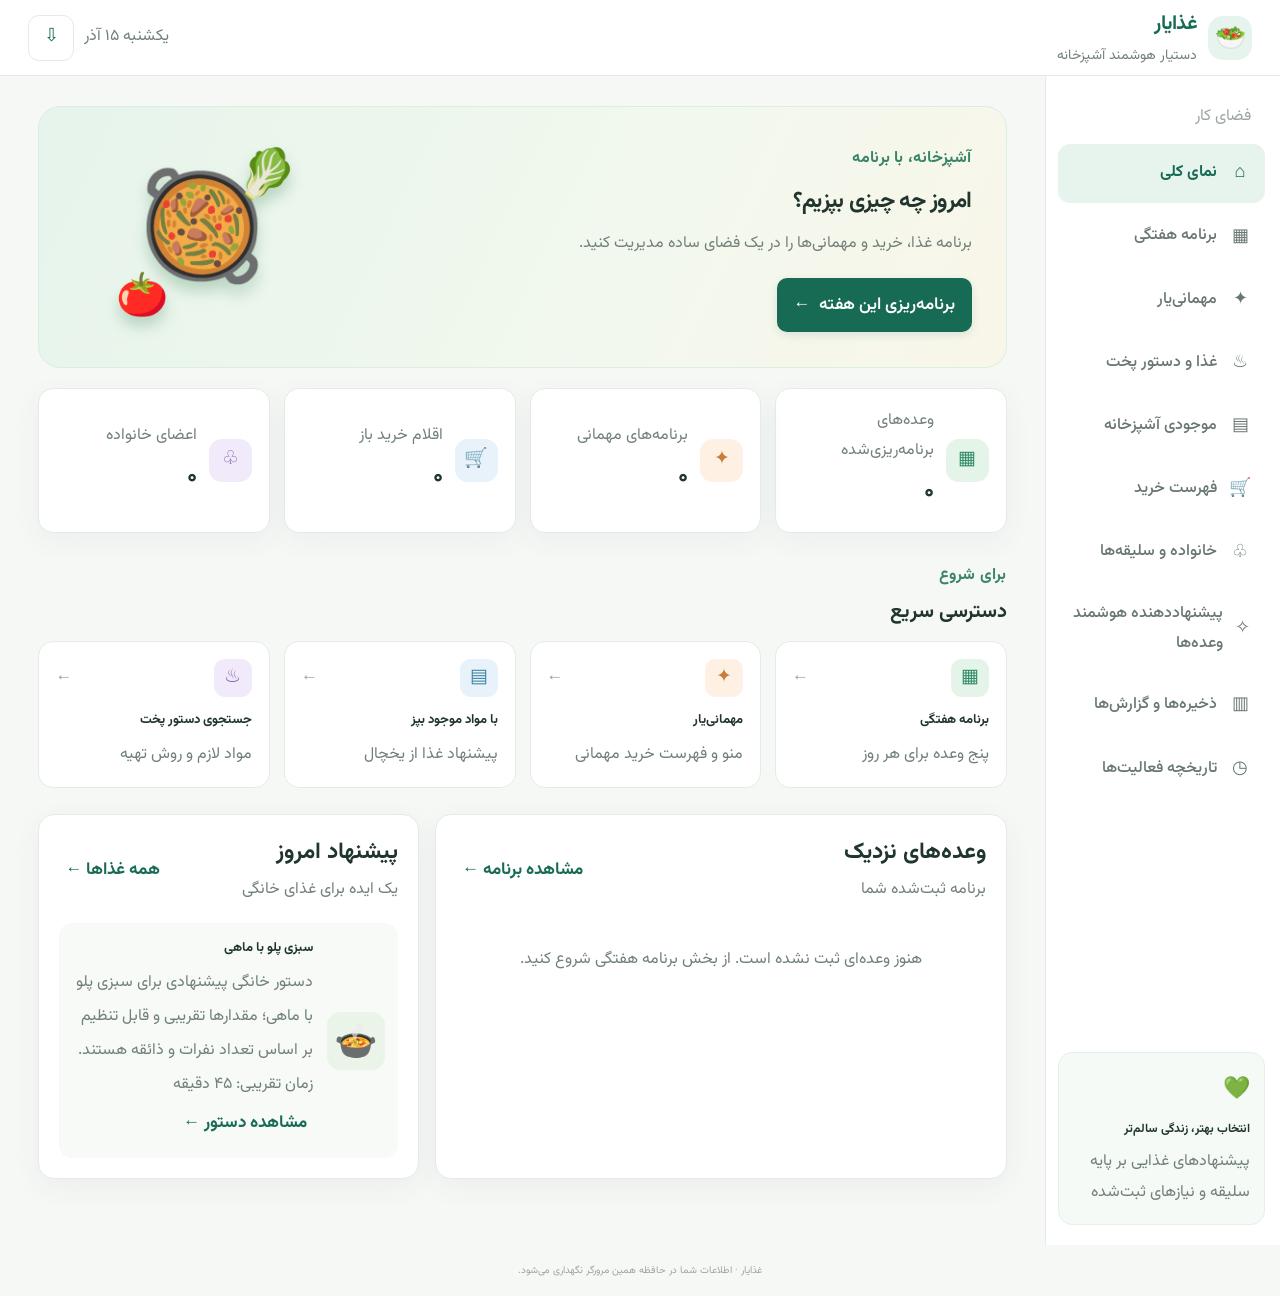
==== commit 2ae4f118: "Fix dashboard actions, PDF return, and inventory matching" ====
--- a/index.html
+++ b/index.html
@@ -7,7 +7,7 @@
 <title>غذایار | دستیار برنامه‌ریزی غذا</title>
 </head>
 <body>
-<header class="topbar"><a class="brand" href="#dashboard" aria-label="غذایار"><span class="brand-icon">🥗</span><span><b>غذایار</b><small>دستیار هوشمند آشپزخانه</small></span></a><div class="top-actions"><span id="todayLabel" class="today-label"></span><button class="icon-btn" id="backupBtn" title="پشتیبان‌گیری">⇧</button><button class="icon-btn" id="restoreBtn" title="بازیابی پشتیبان">⇩</button><input id="restoreFile" type="file" accept="application/json,.json" hidden></div></header>
+<header class="topbar"><a class="brand" href="#dashboard" aria-label="غذایار"><span class="brand-icon">🥗</span><span><b>غذایار</b><small>دستیار هوشمند آشپزخانه</small></span></a><div class="top-actions"><span id="todayLabel" class="today-label"></span><button class="icon-btn" id="restoreBtn" title="بازیابی پشتیبان">⇩</button><input id="restoreFile" type="file" accept="application/json,.json" hidden></div></header>
 <div class="app-shell"><aside class="sidebar"><div class="side-label">فضای کار</div><nav id="mainNav">
 <button class="nav-item active" data-view="dashboard"><span>⌂</span> نمای کلی</button><button class="nav-item" data-view="weekly"><span>▦</span> برنامه هفتگی</button><button class="nav-item" data-view="party"><span>✦</span> مهمانی‌یار</button><button class="nav-item" data-view="recipes"><span>♨</span> غذا و دستور پخت</button><button class="nav-item" data-view="inventory"><span>▤</span> موجودی آشپزخانه</button><button class="nav-item" data-view="shopping"><span>🛒</span> فهرست خرید</button><button class="nav-item" data-view="family"><span>♧</span> خانواده و سلیقه‌ها</button><button class="nav-item" data-view="smartmenu"><span>✧</span> پیشنهاددهنده هوشمند وعده‌ها</button><button class="nav-item" data-view="reports"><span>▥</span> ذخیره‌ها و گزارش‌ها</button><button class="nav-item" data-view="history"><span>◷</span> تاریخچه فعالیت‌ها</button>
 </nav><div class="sidebar-note"><span>💚</span><b>انتخاب بهتر، زندگی سالم‌تر</b><small>پیشنهادهای غذایی بر پایه سلیقه و نیازهای ثبت‌شده</small></div></aside>
@@ -24,7 +24,7 @@
 <section class="view" id="inventory"><div class="page-title"><div><span class="eyebrow">مواد در دسترس · کاهش دورریز</span><h1>موجودی آشپزخانه</h1><p>محل نگهداری، مقدار و تاریخ خرید و انقضا را ثبت کنید تا غذاهای مناسب بر اساس موجودی شما پیشنهاد شوند.</p></div></div><div id="inventoryExpiryAlerts" class="inventory-alerts" aria-live="polite"></div><div class="two-col inventory-layout"><div class="panel"><h3>ثبت ماده غذایی</h3><form id="inventoryForm" class="form-grid inventory-form"><label>نام ماده غذایی<input id="ingredientName" placeholder="مثلاً گوجه‌فرنگی" required></label><label>گروه<select id="ingredientGroup"><option>سبزیجات</option><option>حبوبات</option><option>لبنیات</option><option>پروتئین</option><option>غلات</option><option>میوه</option><option>چاشنی</option><option>سایر</option></select></label><label>محل نگهداری<select id="ingredientLocation"><option>یخچال</option><option>فریزر</option><option selected>کابینت و انباری</option></select></label><label>مقدار / واحد<input id="ingredientQty" placeholder="مثلاً ۵۰۰ گرم"></label><label>تاریخ خرید (اختیاری)<input id="ingredientPurchaseDate" type="text" inputmode="numeric" placeholder="۱۴۰۵/۰۸/۰۶" autocomplete="off"></label><label>تاریخ انقضا (اختیاری)<input id="ingredientExpiryDate" type="text" inputmode="numeric" placeholder="۱۴۰۵/۰۸/۰۶" autocomplete="off"></label><div class="full-width form-actions"><button class="primary-btn" type="submit">افزودن به موجودی</button></div></form><div class="quick-add-wrap inventory-quick-add"><b>افزودن سریع مواد پرمصرف</b><p class="muted">برای ثبت اقلام رایج، فقط یک بار لمس کنید.</p><div id="inventoryQuickAdd" class="quick-add-list"><button type="button" data-inventory-quick="پیاز">🧅 پیاز</button><button type="button" data-inventory-quick="سیب‌زمینی">🥔 سیب‌زمینی</button><button type="button" data-inventory-quick="برنج">🍚 برنج</button><button type="button" data-inventory-quick="روغن">🫒 روغن</button><button type="button" data-inventory-quick="نمک">🧂 نمک</button><button type="button" data-inventory-quick="تخم‌مرغ">🥚 تخم‌مرغ</button><button type="button" data-inventory-quick="شیر">🥛 شیر</button><button type="button" data-inventory-quick="زعفران">🌼 زعفران</button></div></div><div id="inventoryList" class="inventory-list"></div></div><div class="panel"><div class="panel-head"><div><h3>غذاهای قابل تهیه</h3><small>درصد تطابق بر اساس مواد ثبت‌شده در موجودی</small></div></div><button id="suggestFromInventory" class="secondary-btn full-button">پیدا کردن غذاهای پیشنهادی</button><div id="inventorySuggestions" class="suggestion-list empty-state">مواد موجود را ثبت کنید و دکمه بالا را بزنید تا غذاهای قابل تهیه و مواد کسری نمایش داده شوند.</div></div></div></section><section class="view" id="shopping"><div class="page-title"><div><span class="eyebrow">خرید هوشمند</span><h1>فهرست خرید</h1><p>اقلام موردنیاز را ثبت، تیک بزنید یا از برنامه و مهمانی به این فهرست اضافه کنید.</p></div><div class="title-actions"><button class="secondary-btn" id="exportShoppingBtn">خروجی CSV</button><button class="secondary-btn" id="copyShoppingBtn">کپی متن فهرست</button><button class="secondary-btn" id="shareShoppingBtn">ارسال / اشتراک‌گذاری</button><button class="secondary-btn" id="clearCheckedBtn">حذف خریدشده‌ها</button><button class="primary-btn" id="printShoppingBtn">فهرست خرید برای چاپ</button></div></div><div class="panel"><form id="shoppingForm" class="shopping-add"><input id="shoppingItem" placeholder="نام قلم خرید" required><input id="shoppingQty" placeholder="مقدار پیشنهادی / دلخواه"><select id="shoppingCategory"><option value="auto">دسته‌بندی خودکار</option><option value="میوه‌جات و صیفی‌جات">🥦 میوه‌جات و صیفی‌جات</option><option value="پروتئینی و گوشت">🥩 پروتئینی و گوشت</option><option value="خواربار و حبوبات">🌾 خواربار و حبوبات</option><option value="لبنیات و سوپرمارکتی">🥛 لبنیات و سوپرمارکتی</option><option value="ادویه‌جات و معطرات">👑 ادویه‌جات و معطرات</option><option value="نان و شیرینی">نان و شیرینی</option><option value="سایر">سایر</option></select><input id="shoppingPrice" type="number" min="0" step="1000" inputmode="numeric" placeholder="هزینه تقریبی (تومان)"><button class="primary-btn" type="submit">افزودن به فهرست</button></form><div class="quick-add-wrap"><b>افزودن سریع اقلام پرمصرف</b><p class="muted">مقدارهای پیشنهادی تقریبی و بر اساس تعداد اعضای ثبت‌شده خانواده‌اند؛ قبل از خرید قابل ویرایش هستند.</p><div id="quickEssentials" class="quick-add-list"><button type="button" data-quick-item="نان">➕ نان</button><button type="button" data-quick-item="شیر">➕ شیر</button><button type="button" data-quick-item="تخم‌مرغ">➕ تخم‌مرغ</button><button type="button" data-quick-item="پیاز">➕ پیاز</button><button type="button" data-quick-item="سیب‌زمینی">➕ سیب‌زمینی</button><button type="button" data-quick-item="رب گوجه‌فرنگی">➕ رب گوجه</button><button type="button" data-quick-item="زعفران زر گل سپهران">➕ زعفران</button></div></div><div class="shopping-filters"><label>دسته‌بندی<select id="shoppingCategoryFilter"><option value="all">همه دسته‌ها</option><option value="میوه‌جات و صیفی‌جات">میوه‌جات و صیفی‌جات</option><option value="پروتئینی و گوشت">پروتئینی و گوشت</option><option value="خواربار و حبوبات">خواربار و حبوبات</option><option value="لبنیات و سوپرمارکتی">لبنیات و سوپرمارکتی</option><option value="ادویه‌جات و معطرات">ادویه‌جات و معطرات</option><option value="نان و شیرینی">نان و شیرینی</option><option value="سایر">سایر</option></select></label><label>منبع افزودن<select id="shoppingSourceFilter"><option value="all">همه منابع</option><option value="weekly">برنامه هفتگی</option><option value="party">مهمانی‌یار</option><option value="manual">دستی</option><option value="recipe">دستور پخت</option><option value="quick">افزودن سریع</option></select></label></div><div class="shopping-progress"><span id="shoppingProgressText">۰ از ۰ قلم خریداری شده</span><div class="progress-track"><div id="shoppingProgressBar"></div></div></div><div class="shopping-cost-summary">مجموع هزینه تقریبی: <strong id="shoppingTotalCost">۰ تومان</strong><small>هزینه هر قلم را می‌توانید در خود فهرست وارد یا اصلاح کنید.</small></div><div id="shoppingList" class="shopping-list empty-state">فهرست خرید شما خالی است.</div></div></section>
 <section class="view" id="family"><div class="page-title"><div><span class="eyebrow">پیشنهاد متناسب با اعضا</span><h1>خانواده و سلیقه‌ها</h1><p>اعضای خانواده، سن، جنسیت، نیازهای غذایی و غذاهای موردعلاقه را ثبت کنید.</p></div><button class="primary-btn" data-goto="smartmenu">✧ پیشنهاددهنده هوشمند وعده‌ها</button></div><div class="two-col"><div class="panel"><h3>افزودن عضو خانواده</h3><form id="familyForm" class="form-grid"><label>نام عضو<input id="memberName" required placeholder="نام"></label><label>سن (سال)<input id="memberAge" type="number" min="0" max="120" required></label><label>جنسیت<select id="memberGender"><option>ترجیح می‌دهم نگویم</option><option>خانم</option><option>آقا</option><option>دیگر</option></select></label><label>وضعیت سلامت<select id="memberHealth"><option>عادی</option><option>دیابت</option><option>فشار خون بالا</option><option>بیماری قلبی</option><option>سالمند</option><option>نیازمند رژیم خاص</option></select></label><label>الگوی غذایی<select id="memberDiet"><option value="all">همه‌چیزخوار</option><option value="vegetarian">گیاه‌خوار</option><option value="vegan">وگان</option><option value="raw">خام‌خوار</option><option value="low-salt">کم‌نمک</option></select></label><label>سطح فعالیت<select id="memberActivity"><option>معمولی</option><option>کم‌تحرک</option><option>ورزشکار</option></select></label><label>هدف تغذیه‌ای / رژیمی<select id="memberGoal"><option value="maintain">تثبیت وزن و حفظ سلامت عمومی</option><option value="gain">افزایش وزن / عضله‌سازی</option><option value="loss">کاهش وزن / چربی‌سوزی</option><option value="glucose">کنترل قند خون / انسولین</option><option value="plant">الگوی گیاهی متنوع</option></select></label><label>طبع و مزاج‌شناسی<select id="memberTemperament"><option value="unspecified">مشخص نشده</option><option>گرم و خشک (صفراوی)</option><option>گرم و تر (دموی)</option><option>سرد و تر (بلغمی)</option><option>سرد و خشک (سوداوی)</option></select></label><label class="full-width">ترجیح بافت و سبک غذا<select id="memberTexture"><option value="any">همه سبک‌ها</option><option>برنجی و نانی سنتی (خورشت‌ها، پلوها، کباب‌ها)</option><option>سوپ‌ها، آش‌ها و غذاهای آبکی/پوتی</option><option>فست‌فودهای خانگی و سالم</option><option>غذاهای سبک، سالادها و پیش‌غذاهای سرد</option><option>خوراک‌های بخارپز و کم‌روغن</option></select></label><label class="full-width">وعده محبوب روزانه<select id="memberFavoriteMeal"><option value="any">بدون ترجیح مشخص</option><option>صبحانه مفصل</option><option>ناهار گرم</option><option>شام سبک</option><option>میان‌وعده و مقوی‌جات عصرانه</option></select></label><label class="full-width">غذاهای موردعلاقه<input id="memberLikes" placeholder="مثلاً عدس‌پلو، سوپ، سالاد (با ویرگول جدا کنید)"></label><label class="full-width">حساسیت یا غذاهای نامطلوب<input id="memberAvoid" placeholder="مثلاً بادام‌زمینی، قارچ"></label><div class="full-width"><button class="primary-btn" type="submit">ذخیره عضو خانواده</button></div></form></div><div class="panel"><div class="panel-head"><div><h3>اعضای ثبت‌شده</h3><small>اطلاعات فقط روی همین دستگاه ذخیره می‌شود.</small></div></div><div id="familyList" class="family-list empty-state">هنوز عضوی ثبت نشده است.</div></div></div><div class="panel health-note"><b>یادآوری سلامت</b><p>پیشنهادها عمومی‌اند و جایگزین نظر پزشک یا متخصص تغذیه نیستند. برای کودکان، سالمندان و افراد مبتلا به دیابت، فشار خون یا بیماری قلبی، محدودیت‌ها و مقدار غذا باید با شرایط فردی و توصیه درمانگر هماهنگ شود. «طبع» در این برنامه یک ترجیح سنتی است و معیار پزشکی اثبات‌شده محسوب نمی‌شود.</p></div></section>
 <section class="view" id="smartmenu"><div class="page-title"><div><span class="eyebrow">Smart Menu Recommendations</span><h1>پیشنهاددهنده هوشمند وعده‌ها</h1><p>پیشنهادهای اولیه بر پایه سن، هدف، سلیقه، سبک غذا و وضعیت ثبت‌شده اعضای خانواده.</p></div></div><div class="panel"><div class="form-grid"><label>عضو خانواده<select id="smartMember"><option value="all">همه اعضای خانواده</option></select></label><label>نوع پیشنهاد<select id="smartAudience"><option value="personal">متناسب با عضو انتخاب‌شده</option><option value="child">کودکان و دانش‌آموزان</option><option value="elderly">سالمندان</option><option value="health">غذاهای سبک و کم‌نمک</option><option value="sport">ورزشکاران و پروتئین بیشتر</option></select></label><div class="full-width"><button id="generateSmartMenu" class="primary-btn">ساخت پیشنهادها</button></div></div></div><div id="smartMenuResults" class="panel suggestion-list"><p class="muted">یک عضو خانواده انتخاب کنید یا نوع پیشنهاد را تغییر دهید.</p></div><div id="smartMenuNotes" class="panel health-note"><b>نکته ایمنی</b><p>این پیشنهاددهنده تشخیص یا درمان ارائه نمی‌کند. برای رژیم درمانی، حساسیت غذایی یا بیماری زمینه‌ای، دستور پزشک/متخصص تغذیه را مقدم بدانید.</p></div></section>
-<section class="view" id="reports"><div class="page-title"><div><span class="eyebrow">آرشیو شخصی</span><h1>ذخیره‌ها و گزارش‌ها</h1><p>برنامه‌ها، مهمانی‌ها و فهرست‌های قبلی را بر اساس تاریخ مرور کنید.</p></div><div class="title-actions"><button class="secondary-btn" id="refreshReportsBtn">به‌روزرسانی گزارش</button><button class="secondary-btn" id="exportAllBtn">خروجی اطلاعات CSV</button></div></div><div class="toolbar"><label>از تاریخ شمسی <input id="reportFrom" type="text" inputmode="numeric" placeholder="۱۴۰۵/۰۸/۰۶" aria-label="از تاریخ شمسی"></label><label>تا تاریخ شمسی <input id="reportTo" type="text" inputmode="numeric" placeholder="۱۴۰۵/۰۸/۳۰" aria-label="تا تاریخ شمسی"></label><label>نوع گزارش<select id="reportType"><option value="all">همه موارد</option><option value="party">مهمانی‌ها</option><option value="week">برنامه‌های هفتگی</option><option value="shopping">فهرست خرید</option></select></label><button class="primary-btn" id="applyReportFilter">اعمال فیلتر</button></div><div class="stats-grid report-stats"><article class="stat-card"><span class="stat-icon orange">✦</span><div><small>مهمانی‌های ذخیره‌شده</small><strong id="reportPartyCount">۰</strong></div></article><article class="stat-card"><span class="stat-icon green">▦</span><div><small>برنامه‌های هفتگی</small><strong id="reportWeekCount">۰</strong></div></article><article class="stat-card"><span class="stat-icon blue">🛒</span><div><small>اقلام فهرست خرید</small><strong id="reportShoppingCount">۰</strong></div></article></div><div id="reportResults" class="report-results"></div></section>
+<section class="view" id="reports"><div class="page-title"><div><span class="eyebrow">آرشیو شخصی</span><h1>ذخیره‌ها و گزارش‌ها</h1><p>برنامه‌ها، مهمانی‌ها و فهرست‌های قبلی را بر اساس تاریخ مرور کنید.</p></div><div class="title-actions"><button class="secondary-btn backup-action" id="backupBtn" type="button">دریافت فایل پشتیبان</button><button class="secondary-btn" id="refreshReportsBtn">به‌روزرسانی گزارش</button><button class="secondary-btn" id="exportAllBtn">خروجی اطلاعات CSV</button></div></div><div class="toolbar"><label>از تاریخ شمسی <input id="reportFrom" type="text" inputmode="numeric" placeholder="۱۴۰۵/۰۸/۰۶" aria-label="از تاریخ شمسی"></label><label>تا تاریخ شمسی <input id="reportTo" type="text" inputmode="numeric" placeholder="۱۴۰۵/۰۸/۳۰" aria-label="تا تاریخ شمسی"></label><label>نوع گزارش<select id="reportType"><option value="all">همه موارد</option><option value="party">مهمانی‌ها</option><option value="week">برنامه‌های هفتگی</option><option value="shopping">فهرست خرید</option></select></label><button class="primary-btn" id="applyReportFilter">اعمال فیلتر</button></div><div class="stats-grid report-stats"><article class="stat-card"><span class="stat-icon orange">✦</span><div><small>مهمانی‌های ذخیره‌شده</small><strong id="reportPartyCount">۰</strong></div></article><article class="stat-card"><span class="stat-icon green">▦</span><div><small>برنامه‌های هفتگی</small><strong id="reportWeekCount">۰</strong></div></article><article class="stat-card"><span class="stat-icon blue">🛒</span><div><small>اقلام فهرست خرید</small><strong id="reportShoppingCount">۰</strong></div></article></div><div id="reportResults" class="report-results"></div></section>
 <section class="view" id="history"><div class="page-title"><div><span class="eyebrow">آرشیو فعالیت‌ها</span><h1>تاریخچه فعالیت‌ها</h1><p>برنامه‌های هفتگی ذخیره‌شده، سوابق مهمانی‌ها و خلاصه تغذیه خانواده را مرور کنید.</p></div><button class="secondary-btn" id="refreshHistoryBtn">به‌روزرسانی تاریخچه</button></div>
 <div class="panel history-panel"><div class="panel-head"><div><h2>📦 آرشیو برنامه‌های هفتگی</h2><small>تاریخ شمسی، تعداد وعده‌ها، مشاهده جزئیات، بازیابی، ویرایش یا حذف</small></div><span class="history-count" id="historyWeekCount">۰ برنامه</span></div><div id="historyWeekArchive" class="history-list"></div></div>
 <div class="panel history-panel"><div class="panel-head"><div><h2>🎉 آرشیو تاریخچه مهمانی‌ها</h2><small>جستجو بر اساس عنوان یا تاریخ و فیلتر نوع مهمانی</small></div><span class="history-count" id="historyPartyCount">۰ مهمانی</span></div><div class="toolbar history-filters"><label>جستجوی عنوان یا تاریخ شمسی<input id="historyPartySearch" placeholder="مثلاً ۱۰/۱۰/۱۴۰۴ یا تولد"></label><label>نوع مهمانی<select id="historyPartyType"><option value="all">همه انواع</option><option>خودمانی</option><option>رسمی</option><option>مراسم جشن</option><option>مراسم عزا</option><option>خانوادگی</option><option>مجلل و مفصل</option></select></label></div><div id="historyPartyArchive" class="history-list"></div></div>
--- a/src/styles.css
+++ b/src/styles.css
@@ -84,3 +84,54 @@
 .history-panel{margin:16px 0}.history-panel h2{font-size:16px;color:var(--green);margin:0}.history-count{display:inline-flex;align-items:center;white-space:nowrap;border:1px solid var(--line);border-radius:9px;padding:6px 10px;color:var(--green);font-size:11px;background:#f5faf6}.history-list{display:grid;gap:10px}.history-card{border:1px solid var(--line);border-radius:12px;background:#fff;padding:13px}.history-card-main{display:flex;align-items:flex-start;justify-content:space-between;gap:12px}.history-card-main>div:first-child{display:grid;gap:5px;min-width:0}.history-card-main b{font-size:12px;color:#2c473a;line-height:1.8}.history-card-main small{font-size:10px;color:var(--muted);line-height:1.9}.history-actions{display:flex;gap:6px;flex-wrap:wrap;justify-content:flex-start;flex-shrink:0}.history-actions button{font:inherit;font-size:10px;padding:6px 9px;white-space:nowrap}.history-details{margin-top:12px;padding:11px;background:#f7faf7;border:1px solid #e5eee6;border-radius:9px;font-size:11px;line-height:2}.history-details p{margin:3px 0}.history-day{display:grid;grid-template-columns:minmax(95px,150px) 1fr;gap:10px;padding:6px 0;border-bottom:1px solid #e7eee8}.history-day:last-child{border-bottom:0}.history-day b{color:var(--green)}.history-filters{margin:10px 0 14px}.history-filters label{min-width:220px}.nutrition-summary{display:grid;gap:13px}.nutrition-metric-grid{display:grid;grid-template-columns:repeat(3,minmax(0,1fr));gap:10px}.nutrition-metric-grid article{display:grid;gap:7px;padding:14px;border:1px solid #e1ece3;border-radius:11px;background:#f7fbf7}.nutrition-metric-grid small{font-size:10px;color:var(--muted);line-height:1.8}.nutrition-metric-grid b{font-size:22px;color:var(--green)}.nutrition-category-summary{padding:12px;border:1px solid var(--line);border-radius:10px}.nutrition-category-summary b{font-size:12px;color:var(--green)}.nutrition-category-summary p{font-size:11px;line-height:2;color:var(--muted);margin:6px 0 0}
 @media(max-width:760px){.history-card-main{display:grid}.history-actions{justify-content:flex-start}.nutrition-metric-grid{grid-template-columns:repeat(2,minmax(0,1fr))}.history-day{grid-template-columns:1fr;gap:2px}.history-filters label{min-width:0;width:100%}}
 @media(max-width:440px){.nutrition-metric-grid{grid-template-columns:1fr}.history-actions button{flex:1}}
+
+/* انتخابگر کشویی و قابل پیمایش غذا در برنامه هفتگی */
+/* Weekly picker: conservative viewport sizing for older Android WebView */
+.meal-picker-overlay{position:fixed;inset:0;z-index:10000;background:rgba(18,38,29,.58);display:flex;align-items:center;justify-content:center;padding:10px;overflow:hidden;touch-action:pan-y}
+.meal-picker-dialog{box-sizing:border-box;width:100%;max-width:560px;height:auto;max-height:calc(100vh - 20px);display:flex;flex-direction:column;gap:10px;background:#fff;border:1px solid var(--line);border-radius:18px;padding:14px;box-shadow:0 20px 70px rgba(0,0,0,.22);overflow:hidden;min-height:0}
+.meal-picker-head{display:flex;align-items:flex-start;justify-content:space-between;gap:12px;flex:0 0 auto}
+.meal-picker-head h3{margin:0 0 5px;color:var(--green);font-size:16px}
+.meal-picker-head small{display:block;color:var(--muted);font-size:11px;line-height:1.8}
+.meal-picker-close{flex:0 0 40px;width:40px;height:40px;border:1px solid var(--line);border-radius:10px;background:#f7faf7;color:var(--green);font-size:24px;touch-action:manipulation}
+.meal-picker-search{box-sizing:border-box;width:100%;flex:0 0 auto;min-height:44px;border:1px solid #dce8df;border-radius:10px;padding:9px 12px;background:#fbfdfb}
+.meal-picker-results{box-sizing:border-box;flex:1 1 auto;min-height:0;height:auto;max-height:none;overflow-y:scroll;overscroll-behavior:contain;-webkit-overflow-scrolling:touch;touch-action:pan-y;display:grid;align-content:start;gap:7px;padding:2px 3px}
+.meal-picker-option{width:100%;min-height:45px;display:flex;align-items:center;gap:10px;text-align:right;border:1px solid var(--line);border-radius:10px;background:#fff;padding:9px 11px;color:var(--ink);touch-action:manipulation}
+.meal-picker-option:active,.meal-picker-option:focus{background:var(--green-soft);border-color:#a9d3b8}
+.meal-picker-option-number{flex:0 0 28px;height:28px;display:grid;place-items:center;border-radius:8px;background:var(--green-soft);color:var(--green);font-size:11px;font-weight:700}
+.meal-picker-option-arrow{margin-right:auto;color:var(--green);font-size:10px;white-space:nowrap}
+.meal-picker-empty{padding:18px;text-align:center;color:var(--muted);font-size:12px}
+.meal-picker-number{display:grid;grid-template-columns:auto minmax(70px,110px) 1fr auto;align-items:center;gap:8px;padding-top:10px;border-top:1px solid var(--line);flex:0 0 auto}
+.meal-picker-number label{font-size:11px;color:var(--ink)}
+.meal-picker-number input{box-sizing:border-box;width:100%;min-width:0;min-height:42px;border:1px solid #dce8df;border-radius:9px;padding:8px 10px;direction:ltr;text-align:center;font-variant-numeric:tabular-nums}
+.meal-picker-number small{font-size:10px;color:var(--muted);line-height:1.7}
+.meal-picker-number .primary-btn{white-space:nowrap;touch-action:manipulation}
+@media(max-width:520px){.meal-picker-overlay{padding:6px;align-items:center}.meal-picker-dialog{max-height:calc(100vh - 12px);border-radius:16px;padding:11px;gap:8px}.meal-picker-results{min-height:80px}.meal-picker-number{grid-template-columns:1fr 1fr}.meal-picker-number small{grid-column:1/-1;grid-row:2}.meal-picker-number .primary-btn{grid-column:1/-1;width:100%}}
+/* ورودی‌های عددی در موبایل و WebView قابل لمس و ویرایش باشند */
+input[type=number]{min-width:0;touch-action:manipulation}
+
+/* افزایش خوانایی عمومی در موبایل و وب‌ویو */
+body{font-size:16px}
+button,input,select,textarea{font-size:16px}
+.topbar,.sidebar,.nav-item,.page-title p,.hint,.muted,.eyebrow,.today-label{font-size:14px}
+.recipe-card p,.recipe-card li,.recipe-dialog-content li,.meal-row label,.week-meal-select,.week-day-summary,.form-grid label,.panel label{font-size:15px;line-height:1.9}
+.recipe-card h3,.day-head,.panel h3{font-size:18px}
+small,.caption,.recipe-card small{font-size:13px}
+.week-meal-select{min-height:48px;padding:10px}
+
+html{font-size:18px}
+body{font-size:18px!important;line-height:1.9}
+body :is(p,li,label,small,.muted,.hint,.eyebrow,.today-label,.nav-item,.side-label,.section-heading,.page-title p,.toolbar label,.form-grid label,.meal-row label,.week-meal-select,.recipe-card p,.recipe-card small,.recipe-meta,.empty-state,.selected-item,.saved-row,.shopping-row,.family-card p,.report-card,.recipe-dialog-content){font-size:16px!important;line-height:1.9!important}
+body :is(h1,h2,h3,h4,.page-title h1,.panel h3,.recipe-card h3){font-size:clamp(19px,1.25em,28px)!important;line-height:1.6!important}
+body :is(input,select,textarea,button){font-size:17px!important;min-height:44px}
+body .icon-btn{min-width:46px;min-height:46px;font-size:18px!important}
+body .topbar .brand b{font-size:20px!important}
+body .topbar .brand small{font-size:14px!important}
+body .recipe-dialog-content ol li,body .recipe-dialog-content ul li{font-size:17px!important;line-height:2!important;margin-bottom:9px}
+body .week-meal-select{min-height:54px!important}
+.backup-action{padding:8px 12px!important;min-width:unset!important;border-radius:10px!important;background:#e8f4eb!important;color:#176b55!important;font-weight:700!important;white-space:nowrap}
+@media(max-width:520px){html{font-size:19px}body :is(p,li,label,small,.muted,.hint,.nav-item,.meal-row label,.recipe-card p,.recipe-meta){font-size:16px!important}body :is(input,select,textarea,button){font-size:17px!important}}
+
+/* فعال‌بودن و دسترس‌پذیری کارت‌های پایین داشبورد در لمس موبایل */
+.quick-card{cursor:pointer;touch-action:manipulation;pointer-events:auto;min-height:118px}
+.quick-grid{width:100%;min-width:0}
+@media(max-width:700px){.quick-grid{grid-template-columns:repeat(2,minmax(0,1fr))}.quick-card{min-width:0;min-height:126px;padding:14px}.quick-card b,.quick-card small{overflow-wrap:anywhere}}
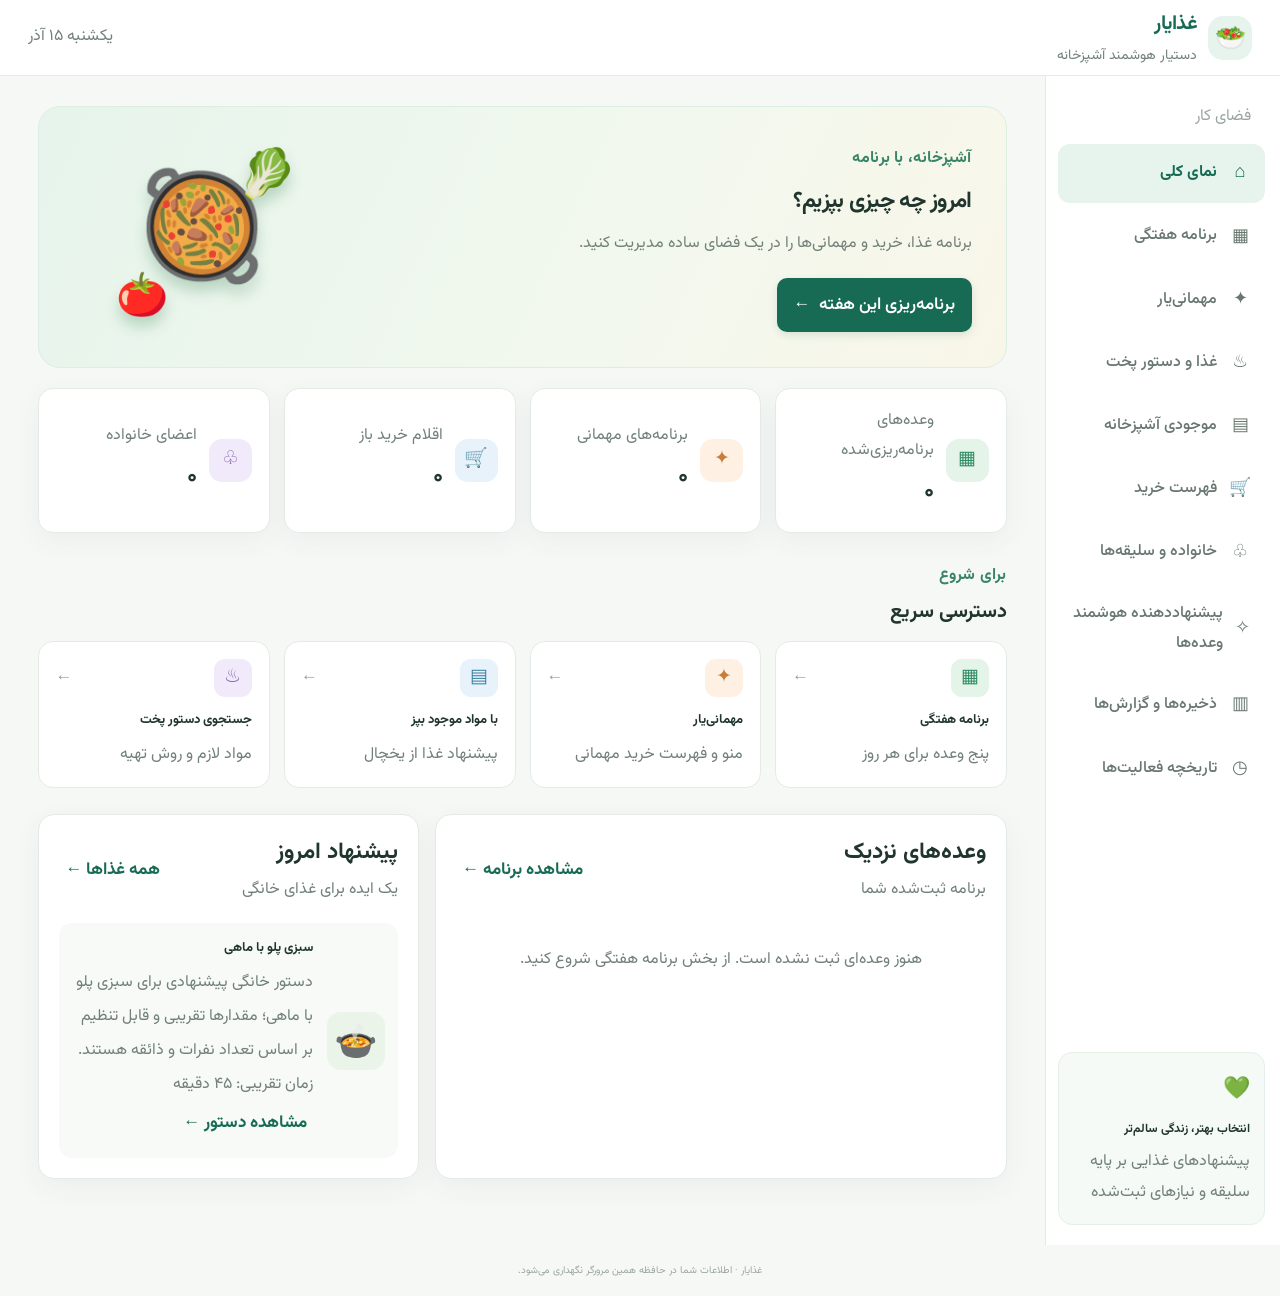
==== commit 40f3dd13: "Move restore action from header to dashboard backup panel" ====
--- a/index.html
+++ b/index.html
@@ -7,7 +7,7 @@
 <title>غذایار | دستیار برنامه‌ریزی غذا</title>
 </head>
 <body>
-<header class="topbar"><a class="brand" href="#dashboard" aria-label="غذایار"><span class="brand-icon">🥗</span><span><b>غذایار</b><small>دستیار هوشمند آشپزخانه</small></span></a><div class="top-actions"><span id="todayLabel" class="today-label"></span><button class="icon-btn" id="restoreBtn" title="بازیابی پشتیبان">⇩</button><input id="restoreFile" type="file" accept="application/json,.json" hidden></div></header>
+<header class="topbar"><a class="brand" href="#dashboard" aria-label="غذایار"><span class="brand-icon">🥗</span><span><b>غذایار</b><small>دستیار هوشمند آشپزخانه</small></span></a><div class="top-actions"><span id="todayLabel" class="today-label"></span><input id="restoreFile" type="file" accept="application/json,.json" hidden></div></header>
 <div class="app-shell"><aside class="sidebar"><div class="side-label">فضای کار</div><nav id="mainNav">
 <button class="nav-item active" data-view="dashboard"><span>⌂</span> نمای کلی</button><button class="nav-item" data-view="weekly"><span>▦</span> برنامه هفتگی</button><button class="nav-item" data-view="party"><span>✦</span> مهمانی‌یار</button><button class="nav-item" data-view="recipes"><span>♨</span> غذا و دستور پخت</button><button class="nav-item" data-view="inventory"><span>▤</span> موجودی آشپزخانه</button><button class="nav-item" data-view="shopping"><span>🛒</span> فهرست خرید</button><button class="nav-item" data-view="family"><span>♧</span> خانواده و سلیقه‌ها</button><button class="nav-item" data-view="smartmenu"><span>✧</span> پیشنهاددهنده هوشمند وعده‌ها</button><button class="nav-item" data-view="reports"><span>▥</span> ذخیره‌ها و گزارش‌ها</button><button class="nav-item" data-view="history"><span>◷</span> تاریخچه فعالیت‌ها</button>
 </nav><div class="sidebar-note"><span>💚</span><b>انتخاب بهتر، زندگی سالم‌تر</b><small>پیشنهادهای غذایی بر پایه سلیقه و نیازهای ثبت‌شده</small></div></aside>
